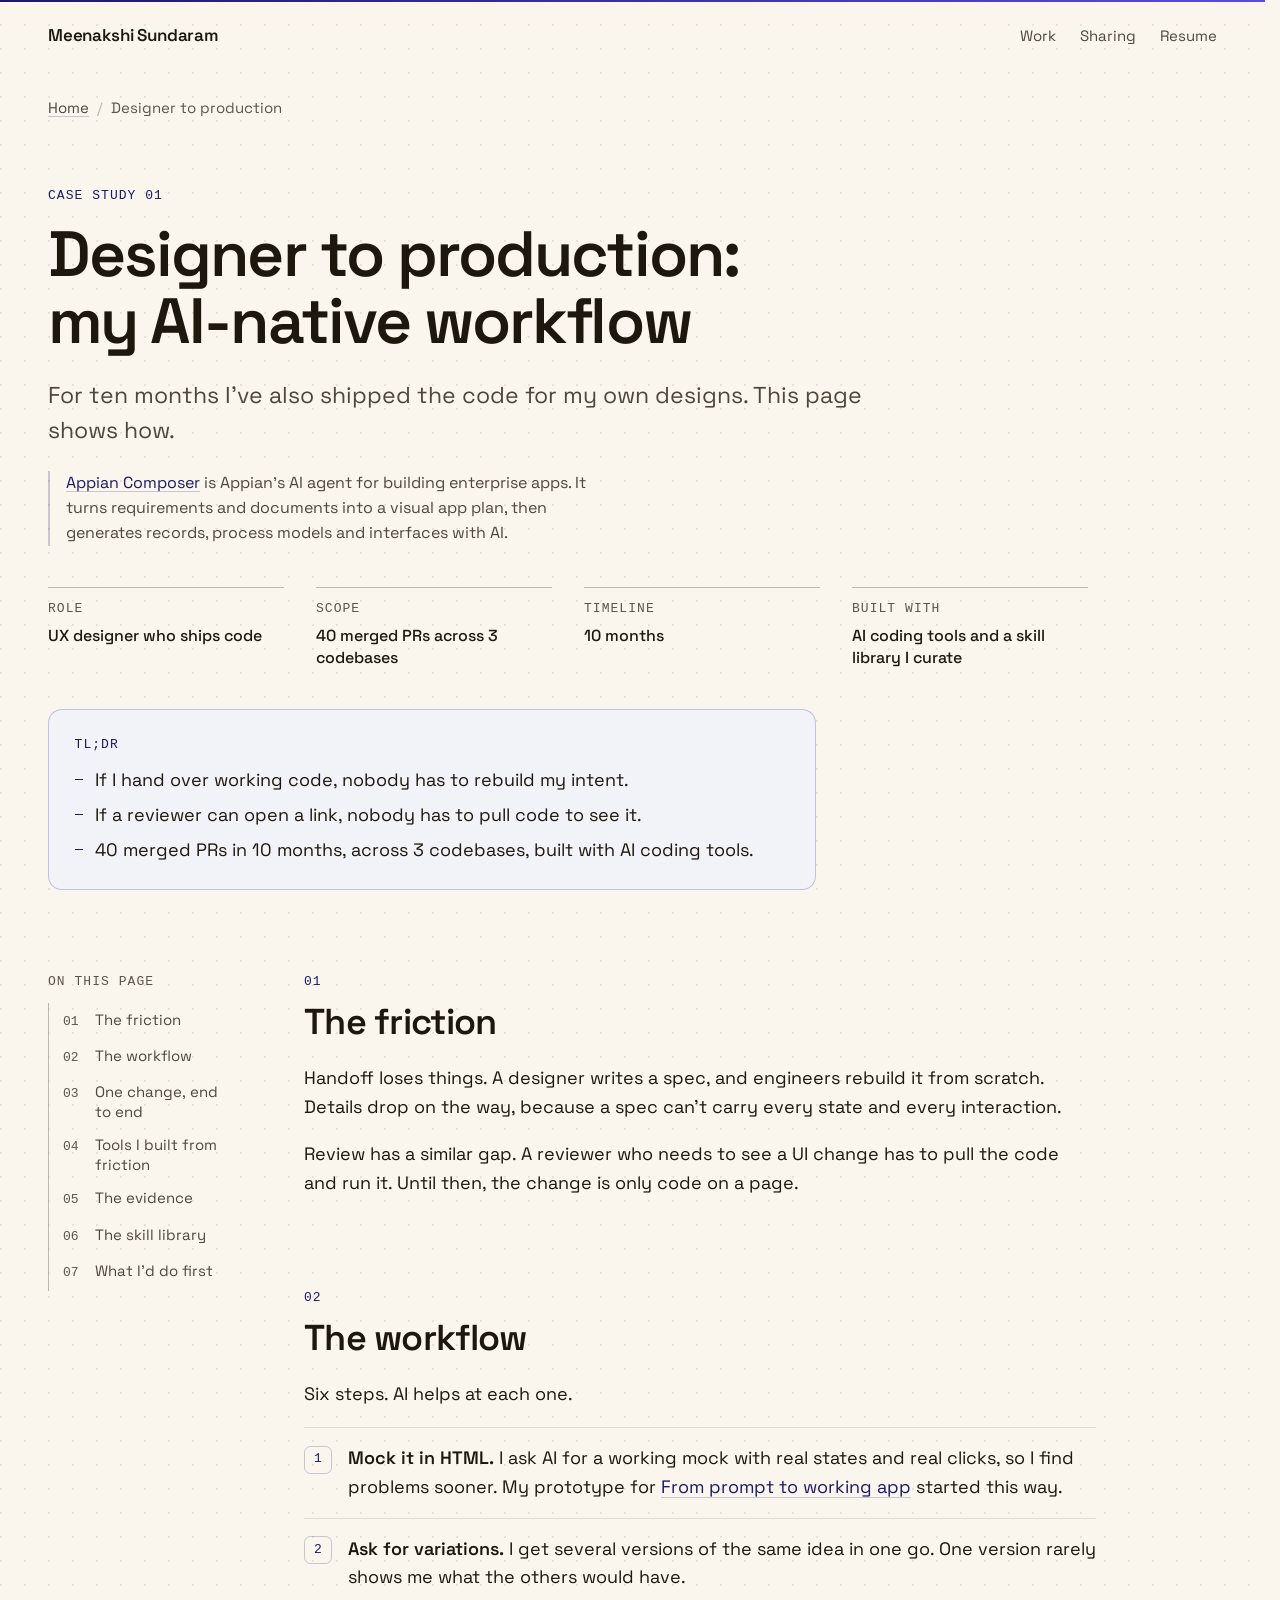
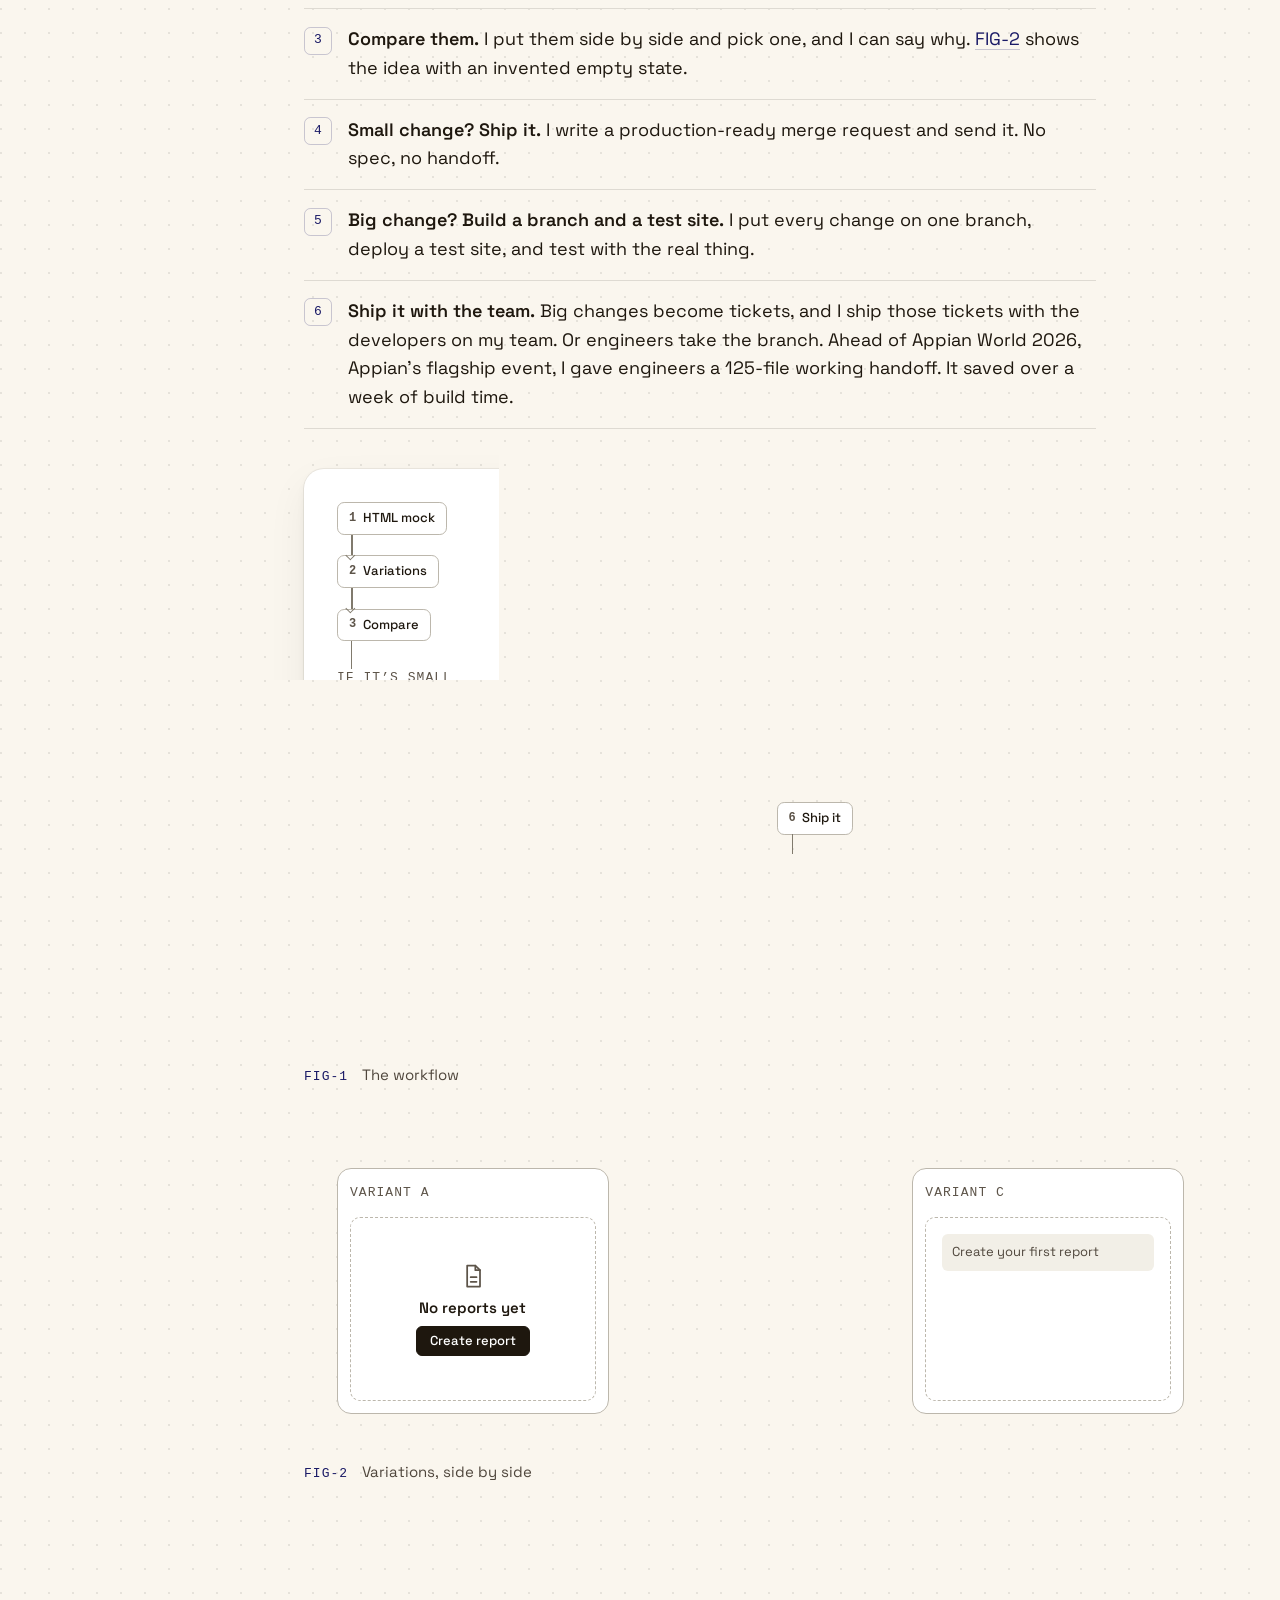
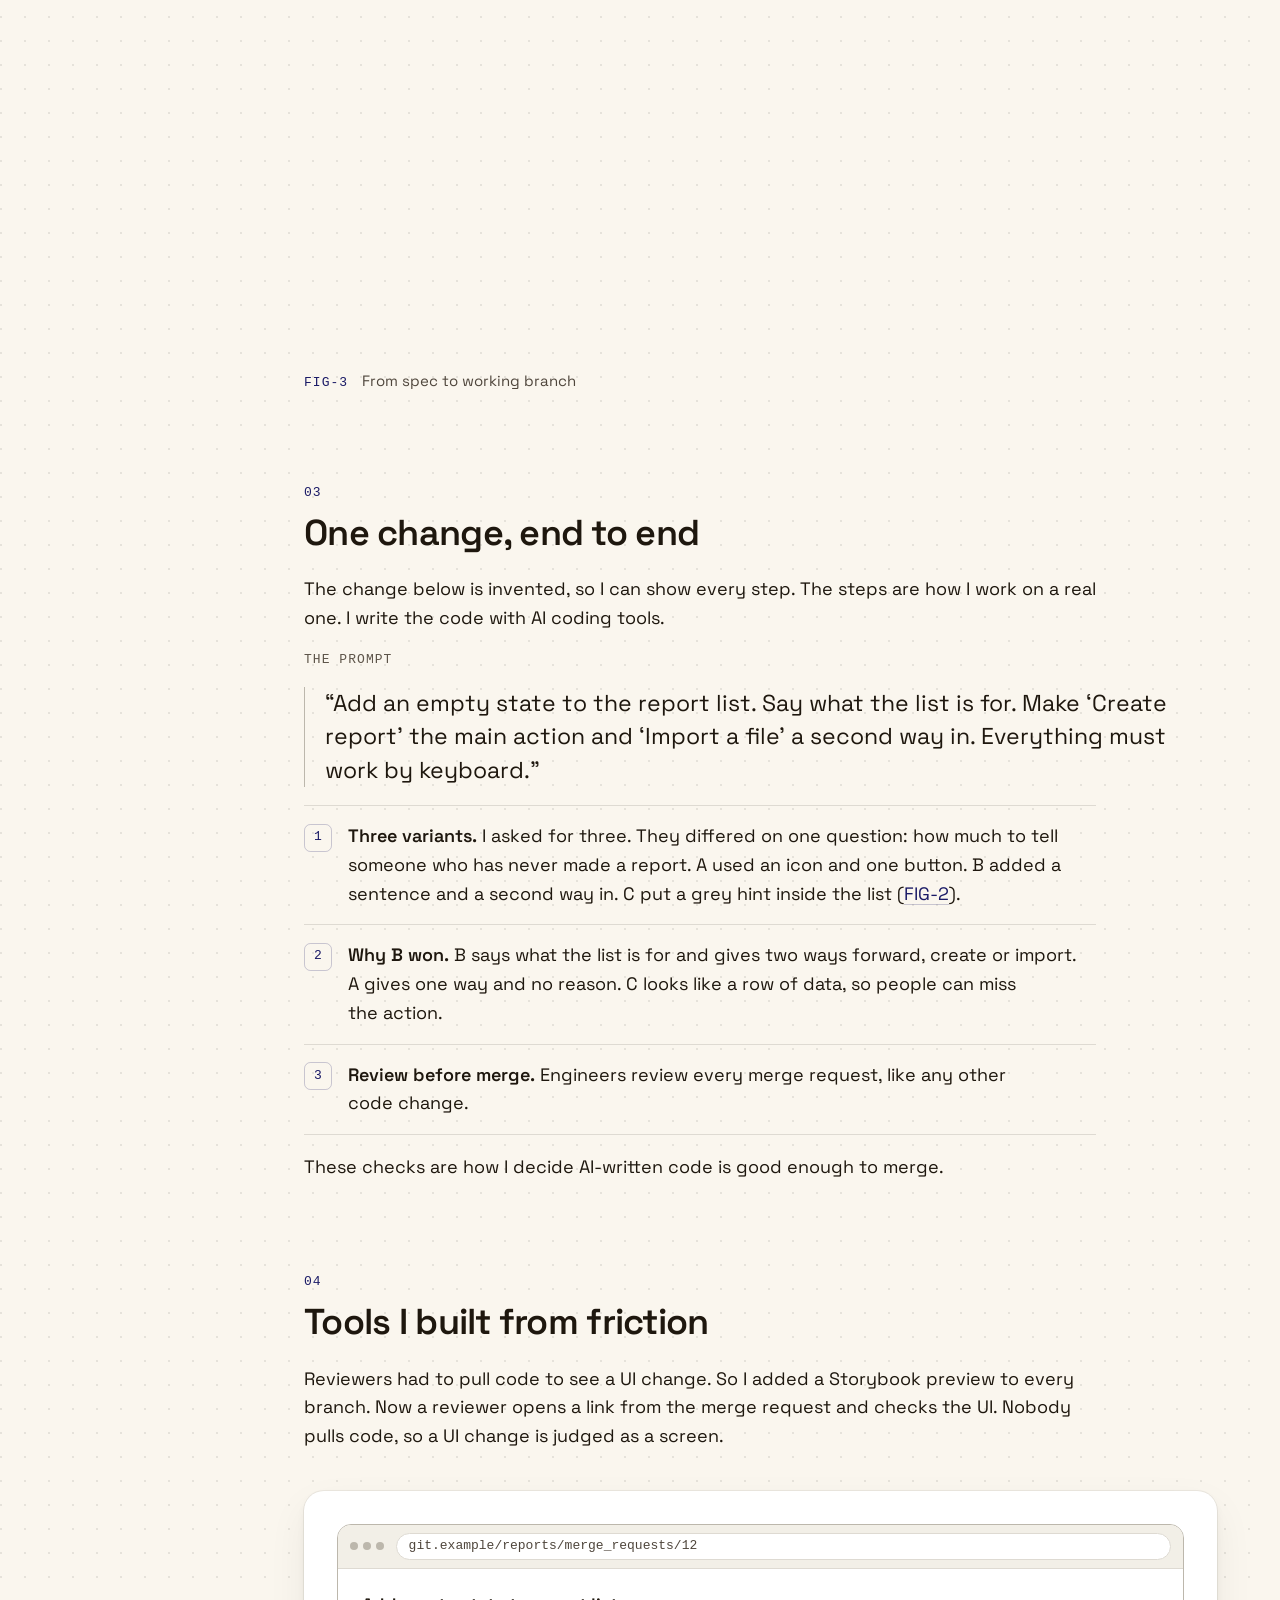
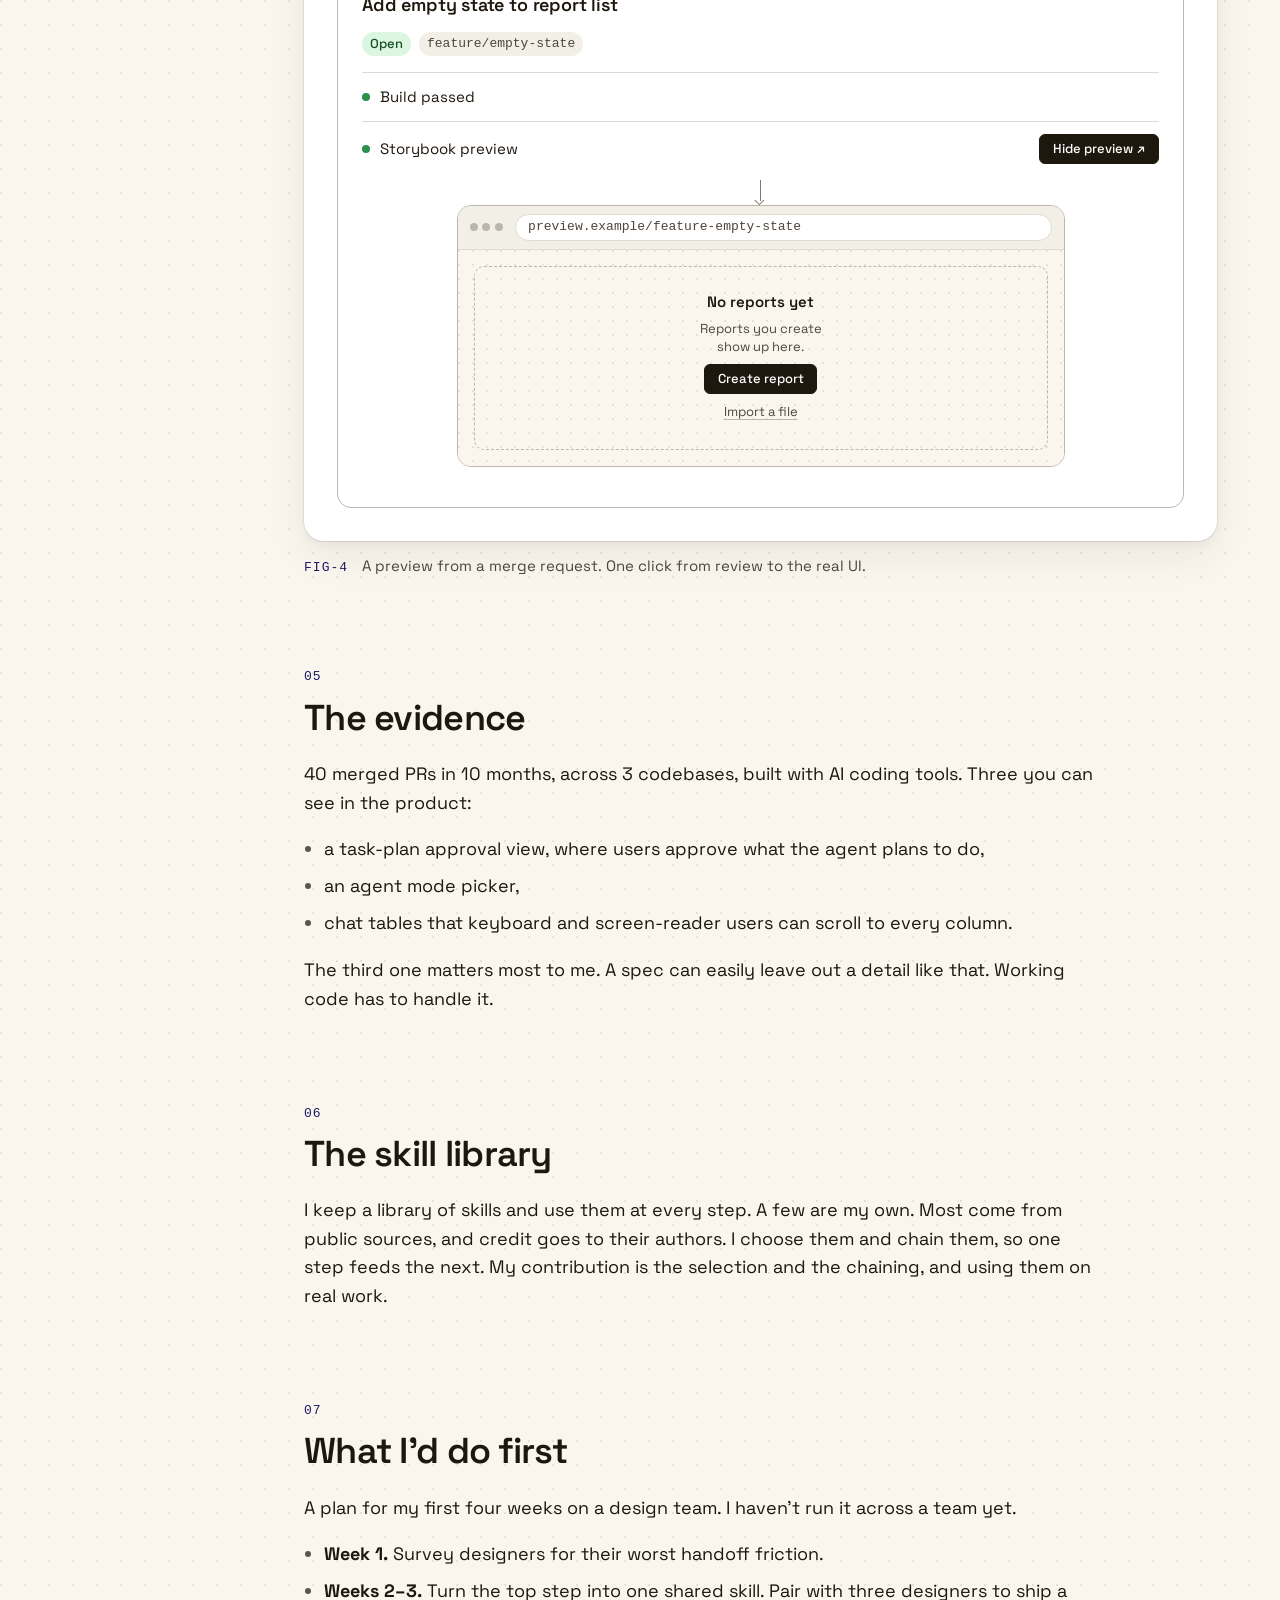
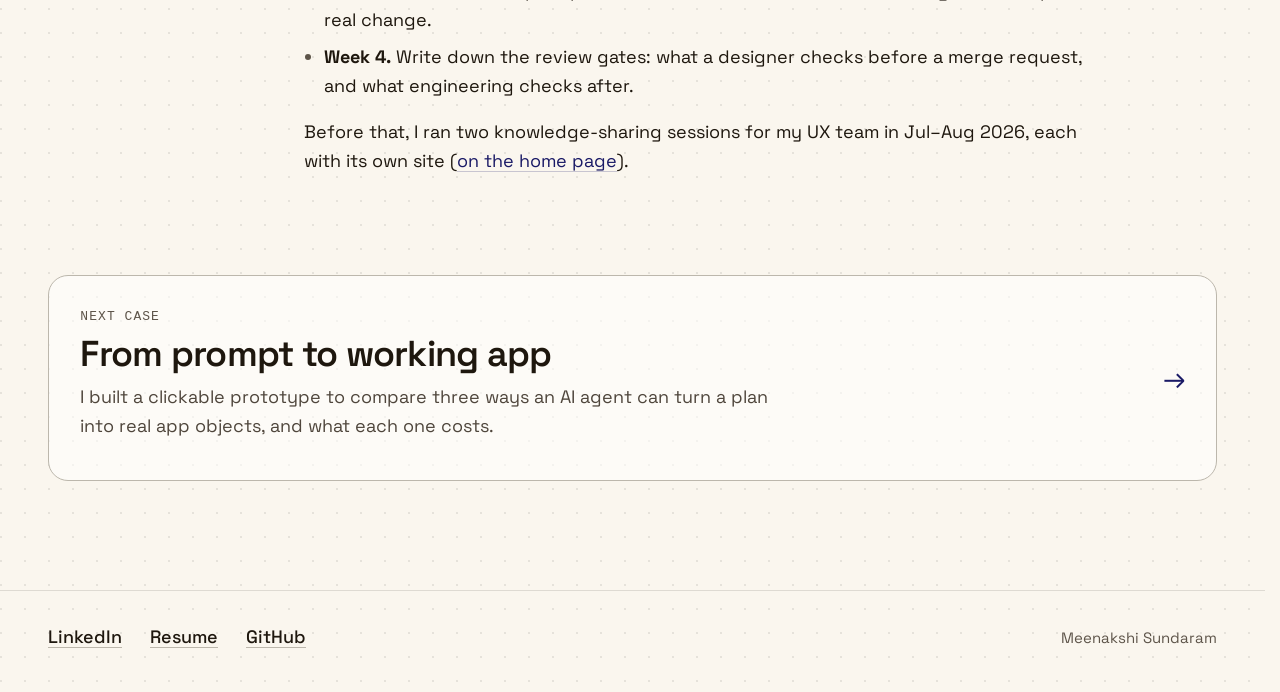
==== ai-native-workflow/index.html @ 01e726ad "Portfolio: home, three case studies, resume" ====
<!DOCTYPE html>
<html lang="en">
<head>
<meta charset="utf-8">
<meta name="viewport" content="width=device-width, initial-scale=1">
<title>Designer to production: my AI-native workflow | Meenakshi Sundaram</title>
<meta name="description" content="I design for Appian Composer, an AI agent that builds enterprise apps. For ten months I’ve also shipped the code for my own designs. This page shows how.">
<meta name="color-scheme" content="light">
<meta name="theme-color" content="#f8f5ee">
<link rel="canonical" href="https://meenakshisundaramm06.github.io/ai-native-workflow/">
<meta property="og:type" content="article">
<meta property="og:site_name" content="Meenakshi Sundaram">
<meta property="og:title" content="Designer to production: my AI-native workflow | Meenakshi Sundaram">
<meta property="og:description" content="I design for Appian Composer, an AI agent that builds enterprise apps. For ten months I’ve also shipped the code for my own designs. This page shows how.">
<meta property="og:url" content="https://meenakshisundaramm06.github.io/ai-native-workflow/">
<meta name="twitter:card" content="summary">
<link rel="icon" href="data:image/svg+xml,%3Csvg xmlns='http://www.w3.org/2000/svg' viewBox='0 0 32 32'%3E%3Crect width='32' height='32' rx='8' fill='%231A1A66'/%3E%3Cpath d='M8 23V9l8 9 8-9v14' fill='none' stroke='%23fff' stroke-width='2.4' stroke-linecap='round' stroke-linejoin='round'/%3E%3C/svg%3E">
<link rel="preload" href="../fonts/SpaceGrotesk-Variable.ttf" as="font" type="font/ttf" crossorigin>
<link rel="stylesheet" href="../assets/site.css">
<script src="../assets/site.js"></script>
</head>
<body class="content-grid">
<a class="skip-link" href="#main">Skip to content</a>

<header class="site-header full-width">
  <div class="bar">
    <a class="wordmark" href="../" aria-label="Meenakshi Sundaram, home">Meenakshi Sundaram</a>
    <nav class="nav" aria-label="Primary">
      <a href="../#work">Work</a>
      <a href="../#sharing">Sharing</a>
      <a href="../resume.pdf">Resume</a>
    </nav>
  </div>
</header>

<main id="main" class="full-width">
  <article class="case">

    <nav class="crumb" aria-label="Breadcrumb">
      <ol>
        <li><a href="../">Home</a></li>
        <li aria-current="page">Designer to production</li>
      </ol>
    </nav>

    <header class="case-head">
      <p class="eyebrow label">Case study 01</p>
      <h1>Designer to production: my AI-native workflow</h1>
      <p class="case-summary">For ten months I’ve also shipped the code for my own designs. This page shows how.</p>
      <p class="context"><a href="https://docs.appian.com/suite/help/26.9/whats-new-composer.html" rel="noopener">Appian Composer</a> is Appian’s AI agent for building enterprise apps. It turns requirements and documents into a visual app plan, then generates records, process models and interfaces with AI.</p>

      <dl class="meta">
        <div><dt class="label">Role</dt><dd>UX designer who ships code</dd></div>
        <div><dt class="label">Scope</dt><dd>40 merged PRs across 3 codebases</dd></div>
        <div><dt class="label">Timeline</dt><dd>10 months</dd></div>
        <div><dt class="label">Built with</dt><dd>AI coding tools and a skill library I curate</dd></div>
      </dl>

      <aside class="tldr" aria-labelledby="tldr-title">
        <p class="label" id="tldr-title">TL;DR</p>
        <ul>
          <li>If I hand over working code, nobody has to rebuild my intent.</li>
          <li>If a reviewer can open a link, nobody has to pull code to see it.</li>
          <li>40 merged PRs in 10 months, across 3 codebases, built with AI coding tools.</li>
        </ul>
      </aside>
    </header>

    <div class="case-layout">

      <nav class="toc" aria-label="On this page">
        <p class="label">On this page</p>
        <ol>
          <li><a href="#friction"><span>01</span><span>The friction</span></a></li>
          <li><a href="#workflow"><span>02</span><span>The workflow</span></a></li>
          <li><a href="#end-to-end"><span>03</span><span>One change, end to end</span></a></li>
          <li><a href="#tools"><span>04</span><span>Tools I built from friction</span></a></li>
          <li><a href="#evidence"><span>05</span><span>The evidence</span></a></li>
          <li><a href="#skills"><span>06</span><span>The skill library</span></a></li>
          <li><a href="#scaling"><span>07</span><span>What I’d do first</span></a></li>
        </ol>
      </nav>

      <div class="prose">

        <section id="friction" aria-labelledby="friction-title">
          <h2 id="friction-title" class="reveal"><span class="sec-num label">01</span>The friction</h2>
          <p>Handoff loses things. A designer writes a spec, and engineers rebuild it from scratch. Details drop on the way, because a spec can’t carry every state and every interaction.</p>
          <p>Review has a similar gap. A reviewer who needs to see a UI change has to pull the code and run it. Until then, the change is only code on a page.</p>
        </section>

        <section id="workflow" aria-labelledby="workflow-title">
          <h2 id="workflow-title" class="reveal"><span class="sec-num label">02</span>The workflow</h2>
          <p>Six steps. AI helps at each one.</p>

          <ol class="steps">
            <li><div><strong>Mock it in HTML.</strong> I ask AI for a working mock with real states and real clicks, so I find problems sooner. My prototype for <a href="../prompt-to-working-app/">From prompt to working app</a> started this way.</div></li>
            <li><div><strong>Ask for variations.</strong> I get several versions of the same idea in one go. One version rarely shows me what the others would have.</div></li>
            <li><div><strong>Compare them.</strong> I put them side by side and pick one, and I can say why. <a href="#fig-2">FIG-2</a> shows the idea with an invented empty state.</div></li>
            <li><div><strong>Small change? Ship it.</strong> I write a production-ready merge request and send it. No spec, no handoff.</div></li>
            <li><div><strong>Big change? Build a branch and a test site.</strong> I put every change on one branch, deploy a test site, and test with the real thing.</div></li>
            <li><div><strong>Ship it with the team.</strong> Big changes become tickets, and I ship those tickets with the developers on my team. Or engineers take the branch. Ahead of Appian World 2026, Appian’s flagship event, I gave engineers a 125-file working handoff. It saved over a week of build time.</div></li>
          </ol>

          <!-- FIG-1 -->
          <figure class="fig reveal" id="fig-1">
            <div class="fig-card" role="img" aria-label="A flow of six steps. Mock, variations and compare lead to a fork: small changes go out as a merge request, big changes go to a branch and test site and then to tickets shipped with developers, or to engineers who take the branch. A band below marks the skill library.">
              <div class="flow">
                <div class="branch">
                  <div class="trunk chain">
                    <span class="node"><b>1</b> HTML mock</span><span class="link"></span>
                    <span class="node"><b>2</b> Variations</span><span class="link"></span>
                    <span class="node"><b>3</b> Compare</span>
                  </div>
                  <span class="join"></span><span class="fork-a"></span><span class="fork-b"></span>
                  <div class="leaf-a">
                    <p class="lane-title label">If it’s small</p>
                    <div class="chain">
                      <span class="node"><b>4</b> Small change</span><span class="link"></span>
                      <span class="node">Merge request</span><span class="link"></span>
                      <span class="node" data-tone="accent">Shipped</span>
                    </div>
                  </div>
                  <div class="leaf-b">
                    <p class="lane-title label">If it’s big</p>
                    <div class="chain">
                      <span class="node"><b>5</b> Big change</span><span class="link"></span>
                      <span class="node">Branch + test site</span><span class="link"></span>
                      <div class="branch is-inner">
                        <span class="node trunk"><b>6</b> Ship it</span>
                        <span class="join"></span><span class="fork-a"></span><span class="fork-b"></span>
                        <span class="node leaf-a" data-tone="soft" data-wrap>Engineers take the branch</span>
                        <span class="node leaf-b" data-tone="soft" data-wrap>Tickets I ship with developers</span>
                      </div>
                    </div>
                  </div>
                </div>
                <div class="flow-band label">Skill library, used at every step</div>
              </div>
            </div>
            <figcaption><span class="label">FIG-1</span><span>The workflow</span></figcaption>
          </figure>

          <!-- FIG-2 -->
          <figure class="fig reveal" id="fig-2">
            <div class="fig-card" role="img" aria-label="Three versions of an empty state for a report list, side by side. Variant B is outlined and tagged Chosen.">
              <div class="variants">
                <div class="variant">
                  <div class="variant-head"><span class="label">Variant A</span></div>
                  <div class="list-ghost">
                    <svg class="empty-icon" viewBox="0 0 24 24" fill="none" stroke="currentColor" stroke-width="1.5" stroke-linecap="round" stroke-linejoin="round"><path d="M7 3h7l4 4v14H7z"/><path d="M14 3v4h4"/><path d="M10 13h5M10 17h5"/></svg>
                    <p class="empty-title">No reports yet</p>
                    <span class="ui-btn">Create report</span>
                  </div>
                </div>
                <div class="variant" data-chosen>
                  <div class="variant-head"><span class="label">Variant B</span><span class="chip" data-tone="accent">Chosen</span></div>
                  <div class="list-ghost">
                    <p class="empty-title">No reports yet</p>
                    <p class="empty-text">Reports you create show up here.</p>
                    <span class="ui-btn">Create report</span>
                    <span class="ui-link">Import a file</span>
                  </div>
                </div>
                <div class="variant">
                  <div class="variant-head"><span class="label">Variant C</span></div>
                  <div class="list-ghost is-hint">
                    <p class="hint-row">Create your first report</p>
                  </div>
                </div>
              </div>
            </div>
            <figcaption><span class="label">FIG-2</span><span>Variations, side by side</span></figcaption>
          </figure>

          <!-- FIG-3 -->
          <figure class="fig reveal" id="fig-3">
            <div class="fig-card" role="img" aria-label="Two columns compare handoffs. The spec route goes from designer frames to a written spec to engineers rebuilding it, with details lost on the way; the last step is greyed. The branch route goes from mock to branch to test site to Shipped, which is filled and labelled Merged and shipped with the team.">
              <div class="cmp-grid">
                <div class="cmp-panel">
                  <p class="label">Spec handoff</p>
                  <div class="chain is-down">
                    <span class="node">Designer frames</span>
                    <span class="link"><span class="chip" data-tone="amber">details lost</span></span>
                    <span class="node">Written spec</span>
                    <span class="link"><span class="chip" data-tone="amber">details lost</span></span>
                    <span class="node" data-tone="faded">Rebuilt by engineers</span>
                  </div>
                </div>
                <div class="cmp-panel" data-good>
                  <p class="label">Working branch</p>
                  <div class="chain is-down">
                    <span class="node">HTML mock</span>
                    <span class="link"></span>
                    <span class="node">Branch with working code</span>
                    <span class="link"></span>
                    <span class="node">Test site</span>
                    <span class="link"></span>
                    <span class="node" data-tone="accent" data-climax>Shipped</span>
                    <span class="ship-note">Merged and shipped with the team</span>
                  </div>
                </div>
              </div>
              <p class="label cmp-foot">Spec: rebuilt, then reviewed. Branch: tested first, then shipped.</p>
            </div>
            <figcaption><span class="label">FIG-3</span><span>From spec to working branch</span></figcaption>
          </figure>
        </section>

        <section id="end-to-end" aria-labelledby="end-to-end-title">
          <h2 id="end-to-end-title" class="reveal"><span class="sec-num label">03</span>One change, end to end</h2>
          <p>The change below is invented, so I can show every step. The steps are how I work on a real one. I write the code with AI coding tools.</p>
          <p class="label">The prompt</p>
          <p class="callout">“Add an empty state to the report list. Say what the list is for. Make ‘Create report’ the main action and ‘Import a file’ a second way in. Everything must work by keyboard.”</p>
          <ol class="steps">
            <li><div><strong>Three variants.</strong> I asked for three. They differed on one question: how much to tell someone who has never made a report. A used an icon and one button. B added a sentence and a second way in. C put a grey hint inside the list (<a href="#fig-2">FIG-2</a>).</div></li>
            <li><div><strong>Why B won.</strong> B says what the list is for and gives two ways forward, create or import. A gives one way and no reason. C looks like a row of data, so people can miss the action.</div></li>
            <li><div><strong>Review before merge.</strong> Engineers review every merge request, like any other code change.</div></li>
          </ol>
          <p>These checks are how I decide AI-written code is good enough to merge.</p>
        </section>

        <section id="tools" aria-labelledby="tools-title">
          <h2 id="tools-title" class="reveal"><span class="sec-num label">04</span>Tools I built from friction</h2>
          <p>Reviewers had to pull code to see a UI change. So I added a Storybook preview to every branch. Now a reviewer opens a link from the merge request and checks the UI. Nobody pulls code, so a UI change is judged as a screen.</p>

          <!-- FIG-4 -->
          <figure class="fig reveal" id="fig-4">
            <div class="fig-card" role="group" aria-label="A merge request with a View preview button. An arrow leads to a browser frame that shows the running empty state.">
              <div class="browser">
                <div class="browser-bar">
                  <span class="browser-dots" aria-hidden="true"><i></i><i></i><i></i></span>
                  <span class="addr">git.example/reports/merge_requests/12</span>
                </div>
                <div class="mr-body">
                  <h3 class="mr-title">Add empty state to report list</h3>
                  <div class="mr-meta">
                    <span class="chip" data-tone="green">Open</span>
                    <span class="chip" data-tone="mono">feature/empty-state</span>
                  </div>
                  <ul class="checks">
                    <li><span class="check-label"><span class="dot" aria-hidden="true"></span>Build passed</span></li>
                    <li class="check-details">
                      <details open>
                        <summary>
                          <span class="check-label"><span class="dot" aria-hidden="true"></span>Storybook preview</span>
                          <span class="ui-btn"><span class="when-closed">View preview</span><span class="when-open">Hide preview</span> <span aria-hidden="true">↗</span></span>
                        </summary>
                        <div class="preview">
                          <div class="chain is-down" aria-hidden="true"><span class="link"></span></div>
                          <div class="browser">
                            <div class="browser-bar">
                              <span class="browser-dots" aria-hidden="true"><i></i><i></i><i></i></span>
                              <span class="addr">preview.example/feature-empty-state</span>
                            </div>
                            <div class="preview-body">
                              <div class="list-ghost">
                                <p class="empty-title">No reports yet</p>
                                <p class="empty-text">Reports you create show up here.</p>
                                <span class="ui-btn">Create report</span>
                                <span class="ui-link">Import a file</span>
                              </div>
                            </div>
                          </div>
                        </div>
                      </details>
                    </li>
                  </ul>
                </div>
              </div>
            </div>
            <figcaption><span class="label">FIG-4</span><span>A preview from a merge request. One click from review to the real UI.</span></figcaption>
          </figure>
        </section>

        <section id="evidence" aria-labelledby="evidence-title">
          <h2 id="evidence-title" class="reveal"><span class="sec-num label">05</span>The evidence</h2>
          <p>40 merged PRs in 10 months, across 3 codebases, built with AI coding tools. Three you can see in the product:</p>
          <ul>
            <li>a task-plan approval view, where users approve what the agent plans to do,</li>
            <li>an agent mode picker,</li>
            <li>chat tables that keyboard and screen-reader users can scroll to every column.</li>
          </ul>
          <p>The third one matters most to me. A spec can easily leave out a detail like that. Working code has to handle it.</p>
        </section>

        <section id="skills" aria-labelledby="skills-title">
          <h2 id="skills-title" class="reveal"><span class="sec-num label">06</span>The skill library</h2>
          <p>I keep a library of skills and use them at every step. A few are my own. Most come from public sources, and credit goes to their authors. I choose them and chain them, so one step feeds the next. My contribution is the selection and the chaining, and using them on real work.</p>
        </section>

        <section id="scaling" aria-labelledby="scaling-title">
          <h2 id="scaling-title" class="reveal"><span class="sec-num label">07</span>What I’d do first</h2>
          <p>A plan for my first four weeks on a design team. I haven’t run it across a team yet.</p>
          <ul>
            <li><strong>Week 1.</strong> Survey designers for their worst handoff friction.</li>
            <li><strong>Weeks 2–3.</strong> Turn the top step into one shared skill. Pair with three designers to ship a real change.</li>
            <li><strong>Week 4.</strong> Write down the review gates: what a designer checks before a merge request, and what engineering checks after.</li>
          </ul>
          <p>Before that, I ran two knowledge-sharing sessions for my UX team in Jul–Aug 2026, each with its own site (<a href="../#sharing">on the home page</a>).</p>
        </section>

      </div>
    </div>

    <nav class="next-case reveal" aria-label="Next case">
      <a href="../prompt-to-working-app/">
        <span class="label">Next case</span>
        <span class="next-title">From prompt to working app</span>
        <span class="next-hook">I built a clickable prototype to compare three ways an AI agent can turn a plan into real app objects, and what each one costs.</span>
        <span class="next-go" aria-hidden="true">→</span>
      </a>
    </nav>

  </article>
</main>

<footer class="site-footer full-width">
  <div class="bar">
    <ul class="footer-links" aria-label="Links">
      <li><a href="https://www.linkedin.com/in/meenakshisundarams/" rel="noopener">LinkedIn</a></li>
      <li><a href="../resume.pdf">Resume</a></li>
      <li><a href="https://github.com/meenakshisundaramm06" rel="noopener">GitHub</a></li>
    </ul>
    <p class="footer-name">Meenakshi Sundaram</p>
  </div>
</footer>

</body>
</html>
---- assets/site.css ----
/* =========================================================
   Meenakshi Sundaram: portfolio
   One stylesheet: tokens, base, layout, components,
   case-study template, figure atoms.
   ========================================================= */

@font-face {
  font-family: "Space Grotesk";
  src: url("../fonts/SpaceGrotesk-Variable.ttf") format("truetype");
  font-weight: 300 700;
  font-style: normal;
  font-display: swap;
}

/* ---------- 1. Tokens ---------- */
:root {
  color-scheme: light;

  /* Type */
  --font-sans: "Space Grotesk", ui-sans-serif, system-ui, -apple-system, "Segoe UI", sans-serif;
  --font-mono: ui-monospace, "SF Mono", "JetBrains Mono", Menlo, Consolas, monospace;

  --step-display: clamp(2.75rem, 1.2rem + 4.6vw, 5rem);
  --step-title: clamp(2.5rem, 1.3rem + 3.6vw, 4rem);
  --step-h2: clamp(1.625rem, 1.2rem + 1.5vw, 2.25rem);
  --step-h3: clamp(1.1875rem, 1.1rem + 0.35vw, 1.375rem);
  --step-lede: clamp(1.1875rem, 1.1rem + 0.45vw, 1.4375rem);
  --step-body: clamp(1.0625rem, 1.03rem + 0.15vw, 1.125rem);
  --step-small: 0.9375rem;
  --step-label: 0.8125rem;

  /* Colour: neutral ramp (hue 85/70 = warm), one accent, two status hues */
  --paper: oklch(97.5% 0.012 85);
  --surface: oklch(100% 0 none);
  --surface-sunk: oklch(95.2% 0.011 85);
  --ink: oklch(21% 0.02 70);
  --ink-2: oklch(40% 0.02 70);
  --ink-3: oklch(45% 0.02 70);
  --line: oklch(89% 0.012 85);
  --line-strong: oklch(78% 0.016 85);
  --rail: oklch(58% 0.02 85);
  --dot: oklch(21% 0.02 70 / 0.09);

  --accent: oklch(27.9% 0.1286 274.2); /* #1A1A66 */
  --accent-hover: color-mix(in oklch, var(--accent), black 18%);
  --accent-tint: color-mix(in oklch, var(--accent) 6%, transparent);
  --accent-line: color-mix(in oklch, var(--accent) 22%, transparent);
  --on-accent: oklch(100% 0 none);
  --violet: oklch(51.8% 0.21 281.2); /* #5B4BDB: gradient end-stop only */

  --green-fg: oklch(38% 0.09 150);
  --green-bg: oklch(95% 0.04 150);
  --green-dot: oklch(58% 0.14 150);
  --amber-fg: oklch(40% 0.08 70);
  --amber-bg: oklch(95.5% 0.06 85);
  --red-fg: oklch(44% 0.15 27);

  /* Depth */
  --shadow-card:
    0 0 0 1px oklch(21% 0.02 70 / 0.06),
    0 1px 2px oklch(21% 0.02 70 / 0.05),
    0 4px 12px oklch(21% 0.02 70 / 0.05),
    0 16px 40px oklch(21% 0.02 70 / 0.06);
  --shadow-lift:
    0 0 0 1px oklch(21% 0.02 70 / 0.06),
    0 2px 4px oklch(21% 0.02 70 / 0.06),
    0 10px 24px oklch(21% 0.02 70 / 0.08),
    0 28px 56px oklch(21% 0.02 70 / 0.1);

  /* Shape, space, motion */
  --radius-s: 0.5rem;
  --radius-m: 0.875rem;
  --radius-l: 1.25rem;
  --space-section: clamp(3.5rem, 2rem + 6vw, 7rem);
  --ease-out: cubic-bezier(0.23, 1, 0.32, 1);
}

/* ---------- 2. Reset ---------- */
*,
*::before,
*::after {
  box-sizing: border-box;
  min-width: 0;
}

:root {
  interpolate-size: allow-keywords;
  scrollbar-gutter: stable;
  text-wrap: pretty;
  overflow-wrap: break-word;
  font-synthesis: none;
  -webkit-font-smoothing: antialiased;
  -moz-osx-font-smoothing: grayscale;
  -webkit-text-size-adjust: 100%;
  -webkit-tap-highlight-color: transparent;
}

@media (prefers-reduced-motion: no-preference) {
  :root { scroll-behavior: smooth; }
}

body {
  margin: 0;
  min-block-size: 100svh;
}

h1, h2, h3, h4 { text-wrap: balance; margin: 0; }
p, ul, ol, dl, dd, figure, blockquote { margin: 0; }
ul, ol { padding: 0; list-style: none; }

img, svg, video {
  display: block;
  max-inline-size: 100%;
  block-size: auto;
}

button, a, summary, [role="button"] { touch-action: manipulation; }
button { font: inherit; color: inherit; }

em, i { font-style: normal; }

/* ---------- 3. Base ---------- */
html {
  background-color: var(--paper);
  background-image: radial-gradient(circle at 1px 1px, var(--dot) 1px, transparent 1.4px);
  background-size: 24px 24px;
}

body {
  font-family: var(--font-sans);
  font-size: var(--step-body);
  font-weight: 400;
  line-height: 1.6;
  color: var(--ink);
}

h1, h2, h3, h4 {
  font-weight: 600;
  color: var(--ink);
}

a {
  color: var(--accent);
  text-decoration-line: underline;
  text-decoration-thickness: from-font;
  text-decoration-color: var(--accent-line);
  text-underline-offset: 0.2em;
}

@media (hover: hover) and (pointer: fine) {
  a:hover { text-decoration-color: currentColor; }
}

:focus-visible {
  outline: max(2px, 0.08em) solid var(--accent);
  outline-offset: 0.25em;
}

::selection {
  background: color-mix(in oklch, var(--accent) 16%, transparent);
  color: var(--ink);
}

.sr-only {
  position: absolute;
  inline-size: 1px;
  block-size: 1px;
  margin: -1px;
  padding: 0;
  overflow: clip;
  clip-path: inset(50%);
  white-space: nowrap;
  border: 0;
}

.skip-link {
  position: absolute;
  inset-inline-start: 1rem;
  inset-block-start: 0.75rem;
  z-index: 10;
  padding: 0.625rem 1rem;
  background: var(--accent);
  color: var(--on-accent);
  border-radius: var(--radius-s);
  text-decoration: none;
  transform: translateY(-200%);
}
.skip-link:focus-visible { transform: none; outline-color: var(--ink); }

.label {
  font-family: var(--font-mono);
  font-size: var(--step-label);
  font-weight: 400;
  line-height: 1.4;
  letter-spacing: 0.08em;
  text-transform: uppercase;
  color: var(--ink-3);
}

.num { font-variant-numeric: tabular-nums; }

/* ---------- 4. Page grid (content + breakout + full-width) ---------- */
.content-grid {
  --gutter: clamp(1.25rem, 0.5rem + 3.2vw, 3rem);
  --content: 81rem;
  --breakout: var(--content);

  display: grid;
  grid-template-columns:
    [full-width-start] minmax(var(--gutter), 1fr)
    [breakout-start] minmax(0, calc((var(--breakout) - var(--content)) / 2))
    [content-start] min(100% - var(--gutter) * 2, var(--content)) [content-end]
    minmax(0, calc((var(--breakout) - var(--content)) / 2)) [breakout-end]
    minmax(var(--gutter), 1fr) [full-width-end];
}

:is(.content-grid, .full-width) > * { grid-column: content; }
:is(.content-grid, .full-width) > .breakout { grid-column: breakout; }
:is(.content-grid, .full-width) > .full-width {
  grid-column: full-width;
  display: grid;
  grid-template-columns: inherit;
}

/* ---------- 5. Reveal on scroll (progressive; site.js adds .js) ---------- */
.js .reveal { opacity: 0; }
.js .reveal.is-in { opacity: 1; }

@media (prefers-reduced-motion: no-preference) {
  .js .reveal {
    transform: translateY(10px);
    transition: opacity 240ms var(--ease-out), transform 240ms var(--ease-out);
  }
  .js .reveal.is-in { transform: none; }
}
@media (prefers-reduced-motion: reduce) {
  .js .reveal { transition: opacity 240ms ease-out; }
}
/* Print and capture never wait on the observer */
@media print {
  .js .reveal { opacity: 1; transform: none; transition: none; }
}

/* ---------- 6. Site header + footer ---------- */
.site-header { position: relative; padding-block: 1.25rem; }
.site-header::before {
  content: "";
  position: absolute;
  inset-block-start: 0;
  inset-inline: 0;
  block-size: 2px;
  background: linear-gradient(90deg in oklab, var(--accent), var(--violet));
}
.bar {
  display: flex;
  flex-wrap: wrap;
  align-items: center;
  justify-content: space-between;
  gap: 0.5rem 1.5rem;
}
.wordmark {
  font-weight: 600;
  font-size: 1.0625rem;
  letter-spacing: -0.01em;
  color: var(--ink);
  text-decoration: none;
}
.nav { display: flex; flex-wrap: wrap; gap: 0.25rem 1.5rem; }
.nav a {
  font-size: var(--step-small);
  color: var(--ink-2);
  text-decoration: none;
  padding-block: 0.25rem;
}
@media (hover: hover) and (pointer: fine) {
  .nav a:hover { color: var(--accent); }
}

.site-footer {
  margin-block-start: var(--space-section);
  padding-block: 2rem 2.5rem;
  border-block-start: 1px solid var(--line);
}
.site-footer .bar { align-items: baseline; }
.footer-links { display: flex; flex-wrap: wrap; gap: 0.5rem 1.75rem; }
.footer-links a { color: var(--ink); font-weight: 500; text-decoration-color: var(--line-strong); }
.footer-name { color: var(--ink-3); font-size: var(--step-small); }

/* ---------- 8. Home: hero ---------- */
/* Mobile first: portrait on top, text below. Two columns from 900px. */
.hero {
  --arch-w: 220px;
  --arch-r: 20px;
  --arch-top: color-mix(in srgb, #6C63D9 35%, transparent);
  padding-block: 2.5rem 1rem;
}
.hero-grid {
  display: grid;
  grid-template-columns: minmax(0, 1fr);
  gap: 2.25rem;
  align-items: center;
}
.hero-copy { container-type: inline-size; }

.nowrap { white-space: nowrap; }
.hero-eyebrow {
  font-family: var(--font-mono);
  font-size: var(--step-label);
  line-height: 1.5;
  letter-spacing: 0.02em;
  color: var(--ink-3);
}
.hero h1 {
  margin-block-start: 1.25rem;
  /* Sized to the column so each line stays whole: "I design AI products," is ~9.2em wide */
  font-size: clamp(2rem, 10cqi, 4.5rem);
  line-height: 1.04;
  letter-spacing: -0.03em;
}
.accent { color: var(--accent); }
.hero-sub {
  margin-block-start: 1.5rem;
  max-inline-size: 46ch;
  font-size: 1.125rem;
  line-height: 1.5;
  color: var(--ink-2);
}
.hero-links {
  display: flex;
  flex-wrap: wrap;
  gap: 0.5rem 1.75rem;
  margin-block-start: 1.75rem;
}
.hero-links a {
  padding-block: 0.375rem;
  font-size: 1.0625rem;
  font-weight: 500;
  color: var(--accent);
  text-decoration: underline;
  text-decoration-thickness: 1px;
  text-underline-offset: 0.32em;
  text-decoration-color: color-mix(in oklch, var(--accent) 45%, transparent);
}
@media (hover: hover) and (pointer: fine) {
  .hero-links a:hover { text-decoration-color: var(--accent); }
}

/* Portrait: an arch with the head breaking out of the top edge */
.hero-portrait {
  order: -1;
  justify-self: center;
  text-align: center;
  padding-block-start: 1rem; /* room for the head above the arch */
}
.portrait-frame {
  position: relative;
  inline-size: var(--arch-w);
  aspect-ratio: 360 / 470;
}
.portrait-arch {
  position: absolute;
  inset: 0;
  /* Explicit radii: a 999px top radius would shrink the 28px bottom corners to ~5px */
  border-radius: calc(var(--arch-w) / 2) calc(var(--arch-w) / 2) var(--arch-r) var(--arch-r);
  background: linear-gradient(to top, var(--accent), var(--arch-top));
}
/* Image is 114.45% of the arch width so the shoulders fill it and the head
   (top of the cutout) sits ~6% of the arch height above its edge.
   clip-path trims the sides and rounds the bottom; the top stays open. */
.portrait-img {
  position: absolute;
  inset-block-end: 0;
  inset-inline-start: -7.225%;
  inline-size: 114.45%;
  max-inline-size: none;
  block-size: auto;
  filter: grayscale(1) contrast(1.08) brightness(1.02) url(#duotone);
  clip-path: inset(0 6.313% 0 6.313% round 0 0 var(--arch-r) var(--arch-r));
}
.hero-portrait figcaption {
  margin-block-start: 0.875rem;
  font-family: var(--font-mono);
  font-size: 0.75rem;
  line-height: 1.4;
  letter-spacing: 0.02em;
  color: var(--ink-3);
}
.duotone-defs { position: absolute; }

@keyframes hero-rise { from { opacity: 0; transform: translateY(12px); } }
@keyframes hero-fade { from { opacity: 0; } }
.portrait-arch,
.portrait-img { animation: hero-fade 420ms var(--ease-out) both; }
.portrait-img { animation-delay: 80ms; }
@media (prefers-reduced-motion: no-preference) {
  .portrait-arch,
  .portrait-img { animation-name: hero-rise; }
}

@media (min-width: 56.25rem) {
  .hero {
    --arch-w: clamp(280px, 25vw, 360px);
    --arch-r: 28px;
    display: grid;
    align-content: center;
    min-block-size: min(88vh, 760px);
    padding-block: 2rem;
  }
  .hero-grid {
    grid-template-columns: minmax(0, 58fr) minmax(0, 42fr);
    gap: clamp(2rem, 4vw, 4rem);
  }
  .hero-portrait { order: 0; }
  .hero-sub { font-size: 1.25rem; }
}

/* ---------- 9. Home: sections ---------- */
.section {
  padding-block: var(--space-section) 0;
  scroll-margin-block-start: 1rem;
}
.section + .section { margin-block-start: 0; }
.section > h2, .section-head h2 {
  font-size: var(--step-h2);
  line-height: 1.2;
  letter-spacing: -0.02em;
}
.section-head { display: grid; gap: 0.875rem; max-inline-size: 62ch; }
.section-head p { color: var(--ink-2); }
.section-body { margin-block-start: clamp(1.5rem, 1rem + 2vw, 2.5rem); }

/* Case cards: deliberate grid, first card spans two rows */
.cases-slot { container: cases / inline-size; }
.cases { display: grid; gap: 1.25rem; }
@container cases (width >= 44rem) {
  .cases { grid-template-columns: repeat(2, minmax(0, 1fr)); }
  .cases > :first-child { grid-column: 1 / -1; }
}
@container cases (width >= 52rem) {
  .cases > :first-child .thumb { --node-fs: 0.875rem; min-block-size: 16rem; gap: 1.75rem; }
  .cases > :first-child .case-card {
    display: grid;
    grid-template-columns: minmax(0, 1.25fr) minmax(0, 1fr);
    grid-template-rows: auto 1fr auto;
    column-gap: clamp(1.5rem, 1rem + 2vw, 2.5rem);
    row-gap: 1.125rem;
  }
  .cases > :first-child .thumb { grid-column: 1; grid-row: 1 / 4; }
  .cases > :first-child .mini-variants { grid-template-columns: repeat(3, minmax(0, 7rem)); gap: 0.75rem; }
  .cases > :first-child .idx { grid-column: 2; grid-row: 1; }
  .cases > :first-child .case-copy { grid-column: 2; grid-row: 2; align-content: start; }
  .cases > :first-child .tags { grid-column: 2; grid-row: 3; }
}
.cases > li { display: grid; }

.case-card {
  position: relative;
  isolation: isolate;
  display: flex;
  flex-direction: column;
  gap: 1.125rem;
  padding: clamp(1rem, 0.6rem + 1.2vw, 1.5rem);
  background: var(--surface);
  border: 1px solid var(--line);
  border-radius: var(--radius-l);
  box-shadow: var(--shadow-card);
}
.case-card::before {
  content: "";
  position: absolute;
  inset: -1px;
  padding: 1px;
  border-radius: inherit;
  background: linear-gradient(135deg in oklab, var(--accent), var(--violet));
  -webkit-mask: linear-gradient(#000 0 0) content-box, linear-gradient(#000 0 0);
  -webkit-mask-composite: xor;
  mask: linear-gradient(#000 0 0) content-box exclude, linear-gradient(#000 0 0);
  opacity: 0;
  pointer-events: none;
}
.case-card:active { transform: translateY(0) scale(0.99); }
.case-card:has(.card-link:focus-visible) {
  outline: max(2px, 0.08em) solid var(--accent);
  outline-offset: 3px;
}
@media (prefers-reduced-motion: no-preference) {
  .case-card {
    transition: transform 200ms var(--ease-out), box-shadow 200ms var(--ease-out);
  }
  .case-card::before { transition: opacity 200ms var(--ease-out); }
}
@media (hover: hover) and (pointer: fine) {
  .case-card:hover { transform: translateY(-2px); box-shadow: var(--shadow-lift); }
  .case-card:hover::before { opacity: 1; }
}

.card-link {
  color: inherit;
  text-decoration: none;
}
.card-link::after {
  content: "";
  position: absolute;
  inset: 0;
  border-radius: inherit;
}
.card-link:focus-visible { outline: 2px solid transparent; }

.case-card .idx { color: var(--ink-3); }
.case-card h3 {
  font-size: var(--step-h3);
  line-height: 1.25;
  letter-spacing: -0.015em;
}
.cases > li:first-child .case-card h3 {
  font-size: clamp(1.5rem, 1.2rem + 1.2vw, 2rem);
  letter-spacing: -0.02em;
  line-height: 1.15;
}
.case-card .hook { color: var(--ink-2); font-size: 1rem; line-height: 1.55; max-inline-size: 60ch; }
.case-copy { display: grid; gap: 0.625rem; }
.case-card .tags { margin-block-start: auto; }

.tags { display: flex; flex-wrap: wrap; gap: 0.375rem; }
.tags li {
  padding: 0.1875rem 0.625rem;
  border: 1px solid var(--line);
  border-radius: 999px;
  background: var(--surface-sunk);
  font-size: 0.8125rem;
  line-height: 1.4;
  color: var(--ink-2);
  white-space: nowrap;
}

/* Thumbnails: live UI drawn in HTML/CSS */
.thumb {
  --node-fs: 0.6875rem;
  flex: 1 1 auto;
  display: grid;
  align-content: center;
  justify-items: start;
  gap: 0.875rem;
  min-block-size: 9.5rem;
  padding: clamp(0.875rem, 0.5rem + 1.2vw, 1.5rem);
  border: 1px solid var(--line);
  border-radius: var(--radius-m);
  background-color: var(--paper);
  background-image: radial-gradient(circle at 1px 1px, var(--dot) 1px, transparent 1.4px);
  background-size: 14px 14px;
  overflow: clip;
}


.mini-variants {
  display: grid;
  grid-template-columns: repeat(3, minmax(0, 4.5rem));
  gap: 0.5rem;
}

.mini-frame {
  display: grid;
  align-content: start;
  gap: 0.3rem;
  aspect-ratio: 4 / 3;
  padding: 0.4rem;
  border: 1px solid var(--line-strong);
  border-radius: 0.375rem;
  background: var(--surface);
}
.mini-frame > span { display: block; block-size: 0.25rem; border-radius: 99px; background: var(--line); }
.mini-frame > span:first-child { inline-size: 55%; background: var(--line-strong); }
.mini-frame[data-chosen] { border-color: var(--accent); box-shadow: 0 0 0 1px var(--accent); }
.mini-frame[data-chosen] > span:first-child { background: var(--accent); }

.mini-field {
  inline-size: min(100%, 22rem);
  padding: 0.5rem 0.75rem;
  border: 1px solid var(--line-strong);
  border-radius: 0.5rem;
  background: var(--surface);
  font-size: 0.75rem;
  color: var(--ink-2);
}
.mini-field .label { display: block; font-size: 0.625rem; margin-block-end: 0.125rem; }

/* Sharing cards */
.media-grid {
  display: grid;
  gap: 1.25rem;
  grid-template-columns: repeat(auto-fit, minmax(min(100%, 24rem), 1fr));
}
.media-card {
  position: relative;
  display: flex;
  flex-direction: column;
  gap: 1.25rem;
  block-size: 100%;
  padding: 0.75rem;
  background: var(--surface);
  border: 1px solid var(--line);
  border-radius: calc(var(--radius-m) + 0.75rem);
  box-shadow: var(--shadow-card);
}
.media-card img {
  inline-size: 100%;
  aspect-ratio: 36 / 25;
  object-fit: cover;
  border-radius: var(--radius-m);
  background: var(--surface-sunk);
  outline: 1px solid oklch(0 0 0 / 0.1);
  outline-offset: -1px;
}
.media-copy {
  display: flex;
  flex: 1;
  flex-direction: column;
  gap: 0.625rem;
  padding: 0 clamp(0.5rem, 0.2rem + 1vw, 1rem) clamp(0.5rem, 0.2rem + 1vw, 1rem);
}
.media-copy h3 {
  font-size: var(--step-h3);
  letter-spacing: -0.015em;
  line-height: 1.25;
}
.media-copy p { color: var(--ink-2); font-size: 1rem; line-height: 1.55; }
.media-copy .fact { font-size: var(--step-small); color: var(--ink-3); }
.open-link {
  margin-block-start: auto;
  padding-block-start: 0.5rem;
  font-weight: 500;
  color: var(--accent);
}
.media-card:active { transform: scale(0.99); }
.media-card:has(.card-link:focus-visible) {
  outline: max(2px, 0.08em) solid var(--accent);
  outline-offset: 3px;
}
@media (prefers-reduced-motion: no-preference) {
  .media-card { transition: transform 200ms var(--ease-out), box-shadow 200ms var(--ease-out); }
}
@media (hover: hover) and (pointer: fine) {
  .media-card:hover { transform: translateY(-2px); box-shadow: var(--shadow-lift); }
}
.aside-note { margin-block-start: 2rem; color: var(--ink-2); max-inline-size: 66ch; }

/* Small tools */
.tools {
  display: grid;
  gap: 0 clamp(1.5rem, 1rem + 3vw, 4rem);
  grid-template-columns: repeat(auto-fit, minmax(min(100%, 22rem), 1fr));
}
.tools li {
  display: grid;
  align-content: start;
  gap: 0.5rem;
  padding-block: 1.25rem 1.5rem;
  border-block-start: 1px solid var(--line-strong);
}
.tools h3 { font-size: var(--step-h3); letter-spacing: -0.015em; line-height: 1.25; }
.tools p { color: var(--ink-2); font-size: 1rem; line-height: 1.55; max-inline-size: 56ch; }
.tools a { font-weight: 500; justify-self: start; }

/* Why Razorpay */
.quiet {
  display: grid;
  gap: 1rem clamp(1.5rem, 1rem + 3vw, 4rem);
  padding: clamp(1.5rem, 1rem + 2.5vw, 3rem);
  border: 1px solid var(--line-strong);
  border-radius: var(--radius-l);
  background: color-mix(in oklch, var(--surface) 45%, transparent);
}
:is(.quiet, .about) h2 { font-size: var(--step-h2); line-height: 1.2; letter-spacing: -0.02em; }
:is(.quiet, .about) p { font-size: var(--step-lede); line-height: 1.5; color: var(--ink); max-inline-size: 58ch; }
.about { display: grid; gap: 1rem clamp(1.5rem, 1rem + 3vw, 4rem); }
.about-copy { display: grid; gap: 1rem; }
@container quiet (width >= 46rem) {
  :is(.quiet, .about) { grid-template-columns: minmax(0, 1fr) minmax(0, 2.2fr); align-items: start; }
}
:is(.quiet-slot, .about-slot) { container: quiet / inline-size; }

/* ---------- 10. Case-study template ---------- */
.crumb { padding-block-start: 1.5rem; font-size: var(--step-small); }
.crumb ol { display: flex; flex-wrap: wrap; gap: 0.25rem 0.5rem; color: var(--ink-3); }
.crumb li + li::before { content: "/"; margin-inline-end: 0.5rem; color: var(--line-strong); }
.crumb a { color: var(--ink-2); }

.case-head { padding-block: clamp(2rem, 1rem + 4vw, 4.5rem) 0; }
.case-head > * + * { margin-block-start: 1.5rem; }
.case-head .eyebrow { color: var(--accent); }
.case-head h1 {
  margin-block-start: 1rem;
  max-inline-size: 22ch;
  font-size: var(--step-title);
  line-height: 1.04;
  letter-spacing: -0.03em;
}
.case-summary {
  max-inline-size: 56ch;
  font-size: var(--step-lede);
  line-height: 1.5;
  color: var(--ink-2);
}
.meta {
  display: grid;
  gap: 1.25rem 2rem;
  max-inline-size: 65rem;
  grid-template-columns: repeat(auto-fit, minmax(min(100%, 11.5rem), 1fr));
  margin-block-start: clamp(1.75rem, 1rem + 2vw, 2.75rem);
}
.meta > div { padding-block-start: 0.75rem; border-block-start: 1px solid var(--line-strong); }
.meta dt { margin-block-end: 0.375rem; }
.meta dd { font-size: 1rem; font-weight: 500; line-height: 1.4; }

.tldr {
  max-inline-size: 48rem;
  margin-block-start: clamp(1.75rem, 1rem + 2vw, 2.5rem);
  padding: clamp(1.125rem, 0.8rem + 1vw, 1.75rem);
  border: 1px solid var(--accent-line);
  border-radius: var(--radius-m);
  background: color-mix(in oklch, var(--accent) 5%, var(--surface));
}
.tldr .label { color: var(--accent); }
.tldr ul { display: grid; gap: 0.5rem; margin-block-start: 0.75rem; }
.tldr li { position: relative; padding-inline-start: 1.25rem; line-height: 1.5; }
.tldr li::before {
  content: "";
  position: absolute;
  inset-inline-start: 0;
  inset-block-start: 0.7em;
  inline-size: 0.5rem;
  block-size: 1.5px;
  background: var(--accent);
}

.case-layout {
  display: grid;
  margin-block-start: clamp(3rem, 2rem + 4vw, 5.5rem);
}
.toc { display: none; }
@media (min-width: 75rem) {
  .case-layout { grid-template-columns: 13rem minmax(0, 65rem); column-gap: 3rem; }
  .toc {
    display: block;
    position: sticky;
    inset-block-start: 2rem;
    align-self: start;
  }
}
.toc ol { display: grid; margin-block-start: 0.75rem; border-inline-start: 1px solid var(--line-strong); }
.toc a {
  display: grid;
  grid-template-columns: 1.75rem 1fr;
  gap: 0.25rem;
  padding: 0.4rem 0 0.4rem 0.875rem;
  font-size: var(--step-small);
  line-height: 1.35;
  color: var(--ink-2);
  text-decoration: none;
}
.toc a span:first-child {
  font-family: var(--font-mono);
  font-size: var(--step-label);
  line-height: 1.8;
  color: var(--ink-3);
}
@media (hover: hover) and (pointer: fine) {
  .toc a:hover { color: var(--accent); }
}

.prose { min-inline-size: 0; }
.prose > section { scroll-margin-block-start: 2rem; }
.prose > section + section { margin-block-start: clamp(3.5rem, 2.5rem + 4vw, 6rem); }
.prose > section > * + * { margin-block-start: 1.125rem; }
.prose > section > h2 + * { margin-block-start: 1.25rem; }
.prose > section > :is(p, ul, ol, h2, h3) { max-inline-size: 66ch; }
.prose h2 {
  font-size: var(--step-h2);
  line-height: 1.2;
  letter-spacing: -0.02em;
}
.prose h2 .sec-num {
  display: block;
  margin-block-end: 0.625rem;
  color: var(--accent);
}
.prose > section > ul:not(.steps) { display: grid; gap: 0.5rem; padding-inline-start: 1.25rem; list-style: disc; }
.prose > section > ul:not(.steps) li::marker { color: var(--ink-3); }

.steps { counter-reset: step; max-inline-size: 66ch; }
.steps > li {
  counter-increment: step;
  display: grid;
  grid-template-columns: 1.75rem minmax(0, 1fr);
  gap: 1rem;
  padding-block: 1rem;
  border-block-start: 1px solid var(--line);
}
.steps > li:last-child { border-block-end: 1px solid var(--line); }
.steps > li::before {
  content: counter(step);
  display: grid;
  place-items: center;
  inline-size: 1.75rem;
  block-size: 1.75rem;
  margin-block-start: 0.1rem;
  border: 1px solid var(--accent-line);
  border-radius: 0.4rem;
  font-family: var(--font-mono);
  font-size: var(--step-label);
  font-variant-numeric: tabular-nums;
  color: var(--accent);
}
.steps strong { font-weight: 600; }

.callout {
  padding-inline-start: 1.25rem;
  border-inline-start: 1px solid var(--line-strong);
  font-size: var(--step-lede);
  line-height: 1.45;
  color: var(--ink);
}

.next-case { margin-block-start: clamp(4rem, 3rem + 4vw, 7rem); }
.next-case a {
  display: grid;
  grid-template-columns: minmax(0, 1fr) auto;
  align-items: center;
  gap: 0.5rem 2rem;
  padding: clamp(1.25rem, 1rem + 1.2vw, 2rem);
  border: 1px solid var(--line-strong);
  border-radius: var(--radius-l);
  background: color-mix(in oklch, var(--surface) 55%, transparent);
  color: var(--ink);
  text-decoration: none;
}
.next-case .next-title {
  font-size: var(--step-h2);
  font-weight: 600;
  line-height: 1.15;
  letter-spacing: -0.02em;
}
.next-case .next-hook { max-inline-size: 60ch; color: var(--ink-2); }
.next-case a > :not(.next-go) { grid-column: 1; }
.next-case .next-go { grid-column: 2; grid-row: 1 / 5; font-size: 1.75rem; line-height: 1; color: var(--accent); }
.next-case a:active { transform: scale(0.99); }
@media (prefers-reduced-motion: no-preference) {
  .next-case a { transition: transform 150ms ease-out, background-color 200ms ease-out, border-color 200ms ease-out; }
}
@media (hover: hover) and (pointer: fine) {
  .next-case a:hover { background: var(--surface); border-color: var(--accent); }
}

/* ---------- 11. Figure frame ---------- */
.fig { margin-block: clamp(2rem, 1.5rem + 2vw, 3rem) 0; max-inline-size: 65rem; }
.prose > section > .fig + .fig { margin-block-start: clamp(2rem, 1.5rem + 2vw, 3rem); }
.fig-card {
  --fig-pad: clamp(1rem, 0.5rem + 2vw, 2rem);
  container: fig / inline-size;
  padding: var(--fig-pad);
  overflow: clip;
  background: var(--surface);
  border: 1px solid transparent; /* keeps an edge in forced-colors mode */
  border-radius: var(--radius-l);
  box-shadow: var(--shadow-card);
}
.fig figcaption {
  display: flex;
  flex-wrap: wrap;
  align-items: baseline;
  gap: 0.25rem 0.875rem;
  max-inline-size: 66ch;
  margin-block-start: 0.875rem;
  font-size: var(--step-small);
  line-height: 1.5;
  color: var(--ink-2);
}
.fig figcaption .label { color: var(--accent); }

/* ---------- 12. Figure atoms (neutral invented UI) ---------- */
.node {
  --pad: 0.55em;
  display: inline-flex;
  align-items: center;
  gap: 0.5em;
  padding: var(--pad) 0.85em;
  border: 1px solid var(--line-strong);
  border-radius: 0.55em;
  background: var(--surface);
  font-size: var(--node-fs, 0.8125rem);
  font-weight: 500;
  line-height: 1.25;
  color: var(--ink);
  white-space: nowrap;
}
.node b {
  font-family: var(--font-mono);
  font-weight: 600;
  font-size: 0.92em;
  color: var(--ink-3);
  font-variant-numeric: tabular-nums;
}
.node[data-tone="solid"] { background: var(--ink); border-color: var(--ink); color: var(--surface); }
.node[data-tone="solid"] b { color: color-mix(in oklch, var(--surface) 70%, transparent); }
.node[data-tone="accent"] { background: var(--accent); border-color: var(--accent); color: var(--on-accent); }
.node[data-tone="accent"] b { color: color-mix(in oklch, var(--on-accent) 75%, transparent); }
.node[data-tone="dashed"] { border-style: dashed; background: var(--surface-sunk); color: var(--ink-2); }
.node[data-tone="soft"] { background: var(--surface-sunk); }
.node[data-wrap] { white-space: normal; max-inline-size: 11em; }

.chip {
  display: inline-flex;
  align-items: center;
  gap: 0.4em;
  padding: 0.125rem 0.5rem;
  border-radius: 99px;
  font-size: 0.8125rem;
  font-weight: 500;
  line-height: 1.5;
  background: var(--surface-sunk);
  color: var(--ink-2);
  white-space: nowrap;
}
.chip[data-tone="green"] { background: var(--green-bg); color: var(--green-fg); }
.chip[data-tone="amber"] { background: var(--amber-bg); color: var(--amber-fg); }
.chip[data-tone="mono"] { font-family: var(--font-mono); background: var(--surface-sunk); }
.chip[data-tone="accent"] { background: var(--accent); color: var(--on-accent); }
.dot { inline-size: 0.5rem; block-size: 0.5rem; border-radius: 50%; background: var(--green-dot); flex: none; }

/* Connector: a line with an arrowhead, horizontal by default */
.chain { display: flex; align-items: center; }
.link {
  --rail-w: 1.5px;
  position: relative;
  flex: none;
  inline-size: 2.2em;
  block-size: var(--rail-w);
  font-size: var(--node-fs, 0.8125rem);
  background: var(--rail);
}
.link::after {
  content: "";
  position: absolute;
  inset-inline-end: 0;
  inset-block-start: 50%;
  inline-size: 0.5em;
  block-size: 0.5em;
  border-block-start: var(--rail-w) solid var(--rail);
  border-inline-end: var(--rail-w) solid var(--rail);
  transform: translateY(-50%) rotate(45deg);
  transform-origin: 70% 30%;
}
.chain.is-down { flex-direction: column; }
.chain.is-down > .link,
.link[data-dir="down"] {
  inline-size: var(--rail-w);
  block-size: 1.6em;
}
.chain.is-down > .link::after,
.link[data-dir="down"]::after {
  inset-inline-end: auto;
  inset-inline-start: 50%;
  inset-block-start: auto;
  inset-block-end: 0;
  transform: translateX(-50%) rotate(135deg);
  transform-origin: 30% 70%;
}

/* Tiny UI parts */
.ui-btn {
  display: inline-flex;
  align-items: center;
  gap: 0.35em;
  padding: 0.4rem 0.8rem;
  border: 1px solid var(--ink);
  border-radius: 0.375rem;
  background: var(--ink);
  color: var(--surface);
  font-size: 0.8125rem;
  font-weight: 500;
  line-height: 1.2;
  white-space: nowrap;
}
.ui-btn > * { flex: none; }
.ui-btn.is-ghost { background: transparent; color: var(--ink); border-color: var(--line-strong); }
.ui-link { font-size: 0.8125rem; color: var(--ink-2); text-decoration: underline; text-underline-offset: 0.2em; text-decoration-color: var(--line-strong); }
.diff { font-family: var(--font-mono); font-size: 0.8125rem; font-variant-numeric: tabular-nums; }
.diff .plus { color: var(--green-fg); }
.diff .minus { color: var(--red-fg); }

/* ---------- 13. FIG-1: workflow pipeline ---------- */
.flow { --lane-gap: 1.25rem; --node-fs: 0.8125rem; display: grid; gap: 1.5rem; }

.branch {
  display: grid;
  grid-template-columns: auto 2rem auto;
  grid-template-rows: 1fr 1fr;
  row-gap: var(--lane-gap);
  align-items: center;
  justify-items: start;
}
.branch > .trunk { grid-column: 1; grid-row: 1 / 3; }
.branch > .leaf-a { grid-column: 3; grid-row: 1; }
.branch > .leaf-b { grid-column: 3; grid-row: 2; }
.branch > .fork-a, .branch > .fork-b, .branch > .join {
  grid-column: 2;
  position: relative;
  inline-size: 100%;
  align-self: stretch;
}
.branch > .fork-a { grid-row: 1; }
.branch > .fork-b { grid-row: 2; }
.branch > .join { grid-row: 1 / 3; align-self: center; block-size: 0; }
.branch > .join::before {
  content: "";
  position: absolute;
  inset-inline: 0 50%;
  inset-block-start: 0;
  border-block-start: 1.5px solid var(--rail);
}
.branch > .fork-a::before, .branch > .fork-b::before {
  content: "";
  position: absolute;
  inset-inline: 50% 0;
  inset-block-start: 50%;
  border-block-start: 1.5px solid var(--rail);
}
.branch > .fork-a::after, .branch > .fork-b::after {
  content: "";
  position: absolute;
  inset-inline-start: 50%;
  border-inline-start: 1.5px solid var(--rail);
}
.branch > .fork-a::after { inset-block: 50% calc(var(--lane-gap) / -2); }
.branch > .fork-b::after { inset-block: calc(var(--lane-gap) / -2) 50%; }
.branch.is-inner { grid-template-columns: auto 1.5rem auto; row-gap: 0.625rem; --lane-gap: 0.625rem; }

.lane-title { display: none; margin-block-end: 0.5rem; }

.flow-band {
  padding: 0.625rem 1rem;
  border-radius: 0.5rem;
  background: var(--surface-sunk);
  border: 1px dashed var(--line-strong);
  text-align: center;
}

/* Narrow figure: chains run downward, lanes sit side by side or stack */
@container fig (width < 60rem) {
  .flow .chain { flex-direction: column; align-items: flex-start; }
  .flow .chain > .link { inline-size: 1.5px; block-size: 1.6em; margin-inline-start: 1.1em; }
  .flow .chain > .link::after {
    inset-inline-end: auto;
    inset-inline-start: 50%;
    inset-block-start: auto;
    inset-block-end: 0;
    transform: translateX(-50%) rotate(135deg);
    transform-origin: 30% 70%;
  }
  .flow .branch {
    grid-template-columns: minmax(0, 1fr);
    grid-template-rows: none;
    row-gap: 0;
    align-items: start;
  }
  .flow .branch > .trunk, .flow .branch > .leaf-a, .flow .branch > .leaf-b {
    grid-column: 1;
    grid-row: auto;
  }
  .flow .branch > .fork-a, .flow .branch > .fork-b, .flow .branch > .join { display: none; }
  .flow .branch > .trunk { margin-block-end: 1.75rem; position: relative; }
  .flow .branch > .trunk::after {
    content: "";
    position: absolute;
    inset-inline-start: calc(1.1 * var(--node-fs));
    inset-block-start: 100%;
    block-size: 1.75rem;
    border-inline-start: 1.5px solid var(--rail);
  }
  .flow .branch > .leaf-a { padding-block-end: 1.5rem; }
  .lane-title { display: block; }
  .flow .branch.is-inner > .trunk { margin-block-end: 1.25rem; }
  .flow .branch.is-inner > .trunk::after { block-size: 1.25rem; }
  .flow .branch.is-inner > .leaf-a { padding-block-end: 0.5rem; }
}
@container fig (width < 60rem) and (width >= 36rem) {
  .flow .branch:not(.is-inner) { grid-template-columns: repeat(2, minmax(0, 1fr)); column-gap: 2rem; }
  .flow .branch:not(.is-inner) > .trunk { grid-column: 1 / -1; }
  .flow .branch:not(.is-inner) > .leaf-a { grid-column: 1; grid-row: 2; }
  .flow .branch:not(.is-inner) > .leaf-b { grid-column: 2; grid-row: 2; }
}

/* ---------- 14. FIG-2: variants ---------- */
.variants {
  display: grid;
  gap: 1rem;
  grid-template-columns: repeat(auto-fit, minmax(min(100%, 13.5rem), 1fr));
}
.variant {
  position: relative;
  display: grid;
  grid-template-rows: auto 1fr;
  gap: 0.75rem;
  padding: 0.75rem;
  border: 1px solid var(--line-strong);
  border-radius: var(--radius-m);
  background: var(--surface);
}
.variant[data-chosen] { border-color: var(--accent); box-shadow: 0 0 0 1px var(--accent); }
.variant-head { display: flex; align-items: center; justify-content: space-between; gap: 0.5rem; min-block-size: 1.5rem; }
.variant[data-chosen] .variant-head .label { color: var(--accent); }
.list-ghost {
  display: grid;
  place-content: center;
  justify-items: center;
  gap: 0.5rem;
  min-block-size: 11.5rem;
  padding: 1rem;
  border: 1.5px dashed var(--line-strong);
  border-radius: 0.625rem;
  text-align: center;
}
.list-ghost.is-hint { place-content: start stretch; justify-items: stretch; text-align: start; }
.empty-title { font-size: 0.9375rem; font-weight: 600; line-height: 1.3; }
.empty-text { max-inline-size: 18ch; font-size: 0.8125rem; line-height: 1.4; color: var(--ink-2); }
.empty-icon { inline-size: 1.75rem; block-size: 1.75rem; color: var(--ink-3); }
.hint-row {
  padding: 0.5rem 0.625rem;
  border-radius: 0.375rem;
  background: var(--surface-sunk);
  font-size: 0.8125rem;
  color: var(--ink-2);
}

/* ---------- 15. FIG-3: spec vs branch ---------- */
.cmp-grid {
  display: grid;
  gap: 1rem clamp(1rem, 0.5rem + 2vw, 2rem);
  grid-template-columns: repeat(auto-fit, minmax(min(100%, 17rem), 1fr));
}
/* .panel is the shared soft panel; .cmp-panel adds the centred FIG-3 layout */
:is(.cmp-panel, .panel) {
  display: grid;
  align-content: start;
  gap: 1rem;
  padding: 1rem 1rem 1.25rem;
  border: 1px solid var(--line);
  border-radius: var(--radius-m);
  background: color-mix(in oklch, var(--surface-sunk) 55%, var(--surface));
  --node-fs: 0.875rem;
}
.cmp-panel { justify-items: center; }
:is(.cmp-panel, .panel) > .label { justify-self: start; color: var(--ink-2); }
:is(.cmp-panel, .panel)[data-good] { border-color: var(--accent-line); }
:is(.cmp-panel, .panel)[data-good] > .label { color: var(--accent); }
.cmp-panel .node { inline-size: min(100%, 17rem); justify-content: center; text-align: center; }
.cmp-panel .chain { inline-size: 100%; align-items: center; }
.cmp-panel .link { margin-inline: 0; }
.cmp-panel .link .chip { position: absolute; inset-inline-start: 0.875rem; inset-block-start: 50%; translate: 0 -50%; }
.cmp-foot { margin-block-start: 1.25rem; text-align: start; text-transform: none; letter-spacing: 0; font-size: 0.8125rem; }

/* ---------- 16. FIG-4: merge request + preview ---------- */
.browser {
  border: 1px solid var(--line-strong);
  border-radius: var(--radius-m);
  background: var(--surface);
  overflow: clip;
}
.browser-bar {
  display: flex;
  align-items: center;
  gap: 0.75rem;
  padding: 0.5rem 0.75rem;
  background: var(--surface-sunk);
  border-block-end: 1px solid var(--line);
}
.browser-dots { display: flex; gap: 0.3rem; flex: none; }
.browser-dots i { inline-size: 0.5rem; block-size: 0.5rem; border-radius: 50%; background: var(--line-strong); }
.addr {
  flex: 1;
  padding: 0.125rem 0.75rem;
  border: 1px solid var(--line);
  border-radius: 99px;
  background: var(--surface);
  font-family: var(--font-mono);
  font-size: 0.8125rem;
  line-height: 1.6;
  color: var(--ink-2);
  overflow: clip;
  text-overflow: ellipsis;
  white-space: nowrap;
}
.mr-body { display: grid; gap: 1rem; padding: clamp(1rem, 0.6rem + 1.4vw, 1.5rem); }
.mr-title { font-size: 1.125rem; font-weight: 600; line-height: 1.3; letter-spacing: -0.01em; }
.mr-meta { display: flex; flex-wrap: wrap; align-items: center; gap: 0.5rem; }
.checks { border-block-start: 1px solid var(--line); }
.checks > li, .checks summary {
  display: flex;
  align-items: center;
  justify-content: space-between;
  gap: 0.75rem;
  padding-block: 0.75rem;
  font-size: 0.9375rem;
}
.checks > li + li { border-block-start: 1px solid var(--line); }
.checks > .check-details { display: block; padding-block: 0; }
.check-label { display: inline-flex; align-items: center; gap: 0.625rem; }
.checks summary { list-style: none; cursor: pointer; border-radius: 0.375rem; }
.checks summary::-webkit-details-marker { display: none; }
.checks summary:active .ui-btn { transform: scale(0.96); }
.checks details:not([open]) .when-open, .checks details[open] .when-closed { display: none; }
.preview { display: grid; justify-items: center; gap: 0.25rem; padding-block: 0.25rem 1rem; }
.preview .browser { inline-size: min(100%, 38rem); }
.preview-body {
  padding: 1rem;
  background-color: var(--paper);
  background-image: radial-gradient(circle at 1px 1px, var(--dot) 1px, transparent 1.4px);
  background-size: 14px 14px;
}
@media (prefers-reduced-motion: no-preference) {
  .ui-btn { transition: transform 150ms ease-out; }
}

/* ---------- 17. Small screens ---------- */
@media (max-width: 30rem) {
  .nav { column-gap: 1.125rem; }
}

/* =========================================================
   18. Case-study extras: h3, contents sub-list, data table
   ========================================================= */
.prose > section > h3 {
  margin-block-start: clamp(2.25rem, 1.8rem + 2vw, 3.25rem);
  font-size: var(--step-h3);
  line-height: 1.25;
  letter-spacing: -0.015em;
}
.prose > section > h3 + * { margin-block-start: 0.75rem; }
.prose > section > .fig { margin-block-start: clamp(1.75rem, 1.4rem + 1.4vw, 2.5rem); }
.prose > section > .fig + .fig { margin-block-start: clamp(2rem, 1.5rem + 2vw, 3rem); }

.toc ol ol { margin-block-start: 0; border-inline-start: 0; }
.toc ol ol a {
  grid-template-columns: 1fr;
  padding-inline-start: 2.625rem;
  font-size: 0.875rem;
  color: var(--ink-3);
}

.table-wrap {
  max-inline-size: 65rem;
  overflow: clip;
  background: var(--surface);
  border: 1px solid transparent; /* keeps an edge in forced-colors mode */
  border-radius: var(--radius-l);
  box-shadow: var(--shadow-card);
}
.prose > section > .table-wrap { margin-block-start: 1.5rem; }
.data-table {
  inline-size: 100%;
  min-inline-size: 42rem;
  border-collapse: collapse;
  font-size: var(--step-small);
  line-height: 1.45;
}
.data-table :is(th, td) {
  padding: 0.875rem 1rem;
  text-align: start;
  vertical-align: top;
  border-block-end: 1px solid var(--line);
}
.data-table thead th { background: var(--surface-sunk); font-weight: 400; }
.data-table tbody tr:last-child > * { border-block-end: 0; }
.data-table tbody th {
  font-family: var(--font-mono);
  font-weight: 600;
  color: var(--accent);
}
.data-table td:first-of-type { font-weight: 500; }

/* ---------- Back link variant of the next-case card ---------- */
.next-case[data-back] .next-go { order: -1; }
.next-case[data-back] a { grid-template-columns: auto minmax(0, 1fr); }
.next-case[data-back] a > :not(.next-go) { grid-column: 2; }
.next-case[data-back] .next-go { grid-column: 1; }

/* =========================================================
   19. Figure shell additions: sideways scroll with edge fade
   The cover layers (local) hide the shadow layers (scroll)
   until the content is scrolled, so the fade shows only on
   the side that still has more to read.
   ========================================================= */
.scroll-x {
  --edge: oklch(21% 0.02 70 / 0.09);
  margin-inline: calc(var(--fig-pad, 0px) * -1);
  padding-inline: var(--fig-pad, 0px);
  overflow-x: auto;
  overscroll-behavior-x: contain;
  scrollbar-width: thin;
  background:
    linear-gradient(to right, var(--surface), var(--surface)) 0 0 / 2.5rem 100% no-repeat local,
    linear-gradient(to left, var(--surface), var(--surface)) 100% 0 / 2.5rem 100% no-repeat local,
    linear-gradient(to right, var(--edge), transparent) 0 0 / 1.25rem 100% no-repeat scroll,
    linear-gradient(to left, var(--edge), transparent) 100% 0 / 1.25rem 100% no-repeat scroll;
}
.scroll-x:focus-visible { outline-offset: -3px; }
.scroll-x > * { min-inline-size: var(--min-w, 0); }

.fig-title {
  max-inline-size: 38ch;
  font-size: var(--step-h3);
  font-weight: 600;
  line-height: 1.25;
  letter-spacing: -0.015em;
}

/* More node tones */
.node[data-tone="amber"] {
  border-style: dashed;
  border-color: color-mix(in oklch, var(--amber-fg) 45%, transparent);
  background: var(--amber-bg);
  color: var(--amber-fg);
}
.node[data-struck] { text-decoration: line-through; text-decoration-thickness: 1px; text-decoration-color: var(--ink-3); }

/* =========================================================
   20. FIG-5 / FIG-6: version rails
   ========================================================= */
.rail-row { --node-fs: 0.8125rem; display: grid; gap: 0.75rem; font-size: var(--node-fs); }
.rail-row + .rail-row {
  margin-block-start: 1.5rem;
  padding-block-start: 1.25rem;
  border-block-start: 1px solid var(--line);
}
.track { display: flex; align-items: center; inline-size: max-content; }
.track :is(.node, .link, .seg, .anchor) { flex: none; }
.track[data-reserve] { padding-block-end: 3.5rem; }
.track[data-drop] { padding-block-end: 4.25rem; }
.track .link { margin-inline: 0.15rem; }
.track .node { gap: 0.4em; }
.track .node .chip { font-size: 0.75rem; padding-block: 0; }

/* A run of chips with a bracket and label below it */
.seg { position: relative; display: flex; align-items: center; }
.bracket {
  position: absolute;
  inset-inline: 0;
  inset-block-start: calc(100% + 0.5rem);
  block-size: 0.5rem;
  border: 1.5px solid var(--rail);
  border-block-start: 0;
  border-radius: 0 0 0.375rem 0.375rem;
}
.bracket > .label {
  position: absolute;
  inset-inline: -0.5rem;
  inset-block-start: calc(100% + 0.375rem);
  text-align: center;
  text-wrap: balance;
  color: var(--ink-2);
}
.seg[data-tone="amber"] .bracket { border-color: color-mix(in oklch, var(--amber-fg) 55%, transparent); }
.seg[data-tone="amber"] .bracket > .label { color: var(--amber-fg); }

/* A node with a second node hanging below it (restore) */
.anchor { position: relative; display: inline-flex; }
.drop {
  position: absolute;
  inset-block-start: 100%;
  inset-inline-start: 50%;
  display: grid;
  justify-items: center;
  translate: -50% 0;
}
.drop-node { position: relative; display: inline-flex; }
.drop-note {
  position: absolute;
  inset-inline-start: calc(100% + 0.75rem);
  inset-block-start: 50%;
  translate: 0 -50%;
  white-space: nowrap;
  text-transform: none;
  letter-spacing: 0;
}
.rail-note { text-transform: none; letter-spacing: 0; font-size: 0.8125rem; color: var(--ink-2); }

/* A .line groups chips that stay together; on wide figures it vanishes from layout */
.track .line { display: contents; }

/* Narrow figure: each rail wraps to lines instead of scrolling */
@container fig (width < 46rem) {
  .track { display: grid; justify-items: start; row-gap: 0.75rem; inline-size: 100%; }
  .track[data-reserve], .track[data-drop] { padding-block-end: 0; }
  .track .line { display: flex; align-items: center; }
  .track > .link { display: none; }
  .track[data-reserve] .line:has(.bracket) { padding-block-end: 3.75rem; }
  .track[data-drop] .line:has(.drop) { padding-block-end: 4.25rem; }
  .track .link:not([data-dir]) { inline-size: 1.1em; margin-inline: 0.1rem; }
  .track .node { padding-inline: 0.45em; }
  .track .node .chip { padding-inline: 0.375rem; }
  .drop-note { white-space: normal; inline-size: 8.5rem; }
}

/* =========================================================
   21. FIG-7 / FIG-8: the AI assistant chat and form preview
   ========================================================= */
.app {
  --node-fs: 0.8125rem;
  display: grid;
  border: 1px solid var(--line-strong);
  border-radius: var(--radius-m);
  background: var(--surface);
  overflow: clip;
}
@container fig (width >= 44rem) {
  .app[data-split] { grid-template-columns: 21rem minmax(0, 1fr); }
  .app[data-split] .pv { border-block-start: 0; border-inline-start: 1px solid var(--line); }
}
.app[data-single] { inline-size: min(100%, 28rem); margin-inline: auto; }
.app[data-single] .chat { min-block-size: 14rem; }
/* A single pane sits centred on the same dotted stage as the FIG-4 preview */
.fig-card[data-stage] {
  background-color: var(--paper);
  background-image: radial-gradient(circle at 1px 1px, var(--dot) 1px, transparent 1.4px);
  background-size: 14px 14px;
}

.chat { display: flex; flex-direction: column; gap: 0.75rem; padding: 0.875rem; }
.pane-head {
  display: flex;
  align-items: center;
  justify-content: space-between;
  gap: 0.5rem;
  padding-block-end: 0.75rem;
  border-block-end: 1px solid var(--line);
}
.pane-head .label { color: var(--ink-2); }
.msg { max-inline-size: 92%; font-size: 0.875rem; line-height: 1.4; }
.msg-user {
  align-self: flex-end;
  padding: 0.5rem 0.75rem;
  border-radius: 0.75rem 0.75rem 0.25rem 0.75rem;
  background: var(--ink);
  color: var(--surface);
}
.msg-ai { align-self: flex-start; color: var(--ink); }

.change {
  display: grid;
  gap: 0.5rem;
  padding: 0.625rem 0.75rem;
  border: 1px solid var(--line-strong);
  border-radius: 0.625rem;
  background: var(--surface);
}
.change[data-active] { border-color: var(--ink); box-shadow: 0 0 0 1px var(--ink); }
.change-top { display: flex; align-items: baseline; gap: 0.5rem; }
.change-title { font-size: 0.875rem; font-weight: 500; line-height: 1.3; }
.change-foot { display: flex; align-items: center; justify-content: space-between; gap: 0.5rem; }
.change-foot .diff { display: inline-flex; gap: 0.5rem; }
.change-actions { display: flex; align-items: center; gap: 0.25rem; }
.icon-btn {
  display: inline-flex;
  align-items: center;
  gap: 0.35em;
  padding: 0.25rem 0.5rem;
  border: 1px solid var(--line-strong);
  border-radius: 0.375rem;
  background: var(--surface);
  font-size: 0.8125rem;
  font-weight: 500;
  line-height: 1.2;
  color: var(--ink);
}
.icon-btn svg { inline-size: 0.875rem; block-size: 0.875rem; flex: none; }
.icon-btn[data-quiet] { border-color: transparent; padding-inline: 0.375rem; color: var(--ink-2); }

.composer { display: grid; gap: 0.5rem; margin-block-start: auto; padding-block-start: 0.25rem; }
.alert {
  display: flex;
  align-items: center;
  justify-content: space-between;
  gap: 0.75rem;
  padding: 0.5rem 0.625rem;
  border: 1px solid color-mix(in oklch, var(--amber-fg) 25%, transparent);
  border-radius: 0.5rem;
  background: var(--amber-bg);
  color: var(--amber-fg);
  font-size: 0.8125rem;
  font-weight: 500;
  line-height: 1.3;
}
.alert-text { display: inline-flex; align-items: center; gap: 0.4rem; }
.alert-text svg { inline-size: 1rem; block-size: 1rem; flex: none; }
.alert-actions { display: flex; gap: 0.375rem; }
.alert .ui-btn { padding-block: 0.25rem; font-size: 0.8125rem; }
.alert .ui-btn.is-ghost { background: var(--surface); }
.input {
  display: flex;
  align-items: center;
  justify-content: space-between;
  gap: 0.5rem;
  padding: 0.625rem 0.75rem;
  border: 1px solid var(--line-strong);
  border-radius: 0.625rem;
  font-size: 0.875rem;
  color: var(--ink-3);
}
.send {
  display: grid;
  place-items: center;
  inline-size: 1.5rem;
  block-size: 1.5rem;
  border-radius: 50%;
  background: var(--ink);
  color: var(--surface);
  flex: none;
}
.send svg { inline-size: 0.75rem; block-size: 0.75rem; }

/* Preview pane with a simple form */
.pv {
  display: grid;
  align-content: start;
  gap: 0.75rem;
  padding: 0.875rem;
  border-block-start: 1px solid var(--line);
  background-color: var(--paper);
  background-image: radial-gradient(circle at 1px 1px, var(--dot) 1px, transparent 1.4px);
  background-size: 14px 14px;
}
.pv-head { display: flex; align-items: center; justify-content: space-between; gap: 0.5rem; }
.pv-head .label { color: var(--ink-2); }
.form {
  display: grid;
  gap: 0.875rem;
  max-inline-size: 28rem;
  padding: 1rem;
  border: 1px solid var(--line);
  border-radius: 0.625rem;
  background: var(--surface);
}
.form-title { font-size: 1rem; font-weight: 600; letter-spacing: -0.01em; }
.form-pair { display: grid; gap: 0.875rem; grid-template-columns: repeat(auto-fit, minmax(min(100%, 9rem), 1fr)); }
.field { display: grid; gap: 0.25rem; }
.field-label { font-size: 0.8125rem; font-weight: 500; color: var(--ink-2); }
.field-box {
  display: flex;
  align-items: center;
  justify-content: space-between;
  min-block-size: 2rem;
  padding: 0.35rem 0.625rem;
  border: 1px solid var(--line-strong);
  border-radius: 0.375rem;
  background: var(--surface);
  font-size: 0.8125rem;
  color: var(--ink-3);
}
.field-box[data-area] { align-items: start; min-block-size: 3.5rem; }
.caret {
  inline-size: 0.4rem;
  block-size: 0.4rem;
  border-inline-end: 1.5px solid currentColor;
  border-block-end: 1.5px solid currentColor;
  rotate: 45deg;
  translate: 0 -2px;
  flex: none;
}
.field[data-changed] {
  margin: -0.375rem;
  padding: 0.375rem;
  border: 1px dashed var(--accent-line);
  border-radius: 0.5rem;
  background: var(--accent-tint);
}
.radios { display: flex; flex-wrap: wrap; gap: 0.25rem 0.875rem; padding-block: 0.25rem; font-size: 0.8125rem; }
.radio, .radio-card { display: flex; align-items: flex-start; gap: 0.5rem; }
.radio { align-items: center; }
.rdot {
  inline-size: 1rem;
  block-size: 1rem;
  margin-block-start: 0.1rem;
  border: 1.5px solid var(--line-strong);
  border-radius: 50%;
  flex: none;
}
.radio .rdot { margin: 0; }
[data-on] > .rdot {
  border-color: var(--ink);
  background: radial-gradient(circle, var(--ink) 0 38%, transparent 42%);
}
.form-actions { display: flex; gap: 0.5rem; padding-block-start: 0.25rem; }

/* =========================================================
   22. FIG-9: Restore dialog on a dimmed page
   ========================================================= */
.backdrop {
  display: grid;
  justify-items: center;
  padding: clamp(0.75rem, 0.25rem + 3vw, 2.5rem);
  border-radius: var(--radius-m);
  background: color-mix(in oklch, var(--ink) 16%, var(--surface-sunk));
}
.dialog {
  display: grid;
  gap: 1rem;
  inline-size: min(100%, 32.5rem);
  padding: clamp(1rem, 0.6rem + 1.4vw, 1.5rem);
  border-radius: var(--radius-m);
  background: var(--surface);
  box-shadow: var(--shadow-lift);
}
.dialog-title { font-size: 1.125rem; font-weight: 600; line-height: 1.3; letter-spacing: -0.01em; }
.dialog-text { font-size: 0.9375rem; line-height: 1.55; color: var(--ink-2); }
.diff-list { border: 1px solid var(--line); border-radius: 0.625rem; overflow: clip; }
.diff-row {
  display: flex;
  align-items: baseline;
  justify-content: space-between;
  gap: 1rem;
  padding: 0.625rem 0.875rem;
  font-size: 0.875rem;
  line-height: 1.35;
}
.diff-row + .diff-row { border-block-start: 1px solid var(--line); }
.diff-row .diff { display: inline-flex; gap: 0.625rem; flex: none; }
.diff .gone { font-family: var(--font-sans); font-size: 0.8125rem; font-weight: 600; color: var(--red-fg); }
.dialog-actions { display: flex; justify-content: flex-end; gap: 0.5rem; }
.dialog-actions .ui-btn { padding-inline: 1rem; }

/* =========================================================
   23. FIG-10: option comparison grid
   ========================================================= */
.opt {
  display: grid;
  grid-template-columns: 7.75rem repeat(4, minmax(0, 1fr));
  gap: 1px;
  border: 1px solid var(--line);
  border-radius: var(--radius-m);
  background: var(--line);
  overflow: clip;
  font-size: 0.8125rem;
  line-height: 1.35;
}
.opt > * { display: grid; align-content: start; gap: 0.5rem; padding: 0.75rem; background: var(--surface); }
.opt > .opt-rowhead { align-content: center; background: var(--surface-sunk); }
.opt > .opt-corner { background: var(--surface-sunk); }
.opt > [data-pick] { background: color-mix(in oklch, var(--accent) 5%, var(--surface)); }
.opt-head { gap: 0.375rem; justify-items: start; }
.opt-head[data-pick] { box-shadow: inset 0 3px 0 var(--accent); }
.opt-letter { font-family: var(--font-mono); font-size: 1.25rem; font-weight: 600; line-height: 1; color: var(--ink); }
.opt-head[data-pick] .opt-letter { color: var(--accent); }
.opt-name { font-weight: 500; }

.bars { display: grid; gap: 0.3rem; }
.bars i { position: relative; block-size: 0.5rem; border-radius: 99px; background: var(--line-strong); }
.bars i:nth-child(2) { inline-size: 80%; }
.bars i:nth-child(3) { inline-size: 55%; }
.bars[data-erased] i { background: var(--line); }
.bars[data-erased] i::after {
  content: "";
  position: absolute;
  inset-inline: -2px;
  inset-block-start: 50%;
  border-block-start: 1px solid var(--red-fg);
}
.objs { display: flex; gap: 0.3rem; }
.objs i { inline-size: 1.25rem; block-size: 1rem; border: 1.5px solid var(--ink); border-radius: 0.25rem; }
.note { font-family: var(--font-mono); font-size: 0.8125rem; line-height: 1.35; color: var(--ink-2); }
.note[data-tone="red"] { color: var(--red-fg); }
.toast {
  padding: 0.375rem 0.5rem;
  border: 1px dashed var(--line-strong);
  border-radius: 0.375rem;
  font-weight: 500;
}
.sysrow { display: grid; gap: 0.375rem; padding: 0.5rem; border-radius: 0.375rem; background: var(--surface-sunk); }
.sysrow b { font-weight: 500; }
.sysrow .bars i { block-size: 0.375rem; }
.cp { display: flex; align-items: center; gap: 0.5rem; }
.cp::before { content: ""; flex: 1; border-block-start: 1px solid var(--line-strong); }
.cp-act { display: inline-flex; align-items: center; gap: 0.3rem; font-size: 0.8125rem; font-weight: 500; color: var(--accent); }
.cp-act svg { inline-size: 0.75rem; block-size: 0.75rem; }
.cp-act[data-locked] { color: var(--ink-3); }

/* =========================================================
   24. FIG-11: prompt, plan, artifacts
   ========================================================= */
.plan { --node-fs: 0.875rem; display: grid; gap: 1rem; }
.plan > .link { margin-inline: 1.25rem; }
.plan-flow > .panel { justify-self: stretch; }
.plan-flow > .is-artifacts { grid-template-rows: auto 1fr; }
.plan-flow > .is-artifacts .artifacts { grid-auto-rows: 1fr; }
.k { font-weight: 500; color: var(--accent); }
.prompt {
  display: flex;
  align-items: center;
  justify-content: space-between;
  gap: 0.75rem;
  padding: 0.75rem 0.875rem;
  border: 1px solid var(--line-strong);
  border-radius: 0.75rem;
  background: var(--surface);
}
.prompt-field { display: grid; gap: 0.125rem; }
.prompt-text { font-size: 1rem; font-weight: 500; line-height: 1.35; }
.prompt-text::after {
  content: "";
  display: inline-block;
  inline-size: 1.5px;
  block-size: 1.05em;
  margin-inline-start: 2px;
  vertical-align: text-bottom;
  background: var(--accent);
}
.plan-flow { display: grid; gap: 0.75rem; justify-items: start; }
.plan-flow > .link { margin-inline: 1.25rem; }
.plan-flow > .link[data-dir="right"] { display: none; }
@container fig (width >= 48rem) {
  .plan-flow { grid-template-columns: minmax(0, 1fr) auto minmax(0, 1.5fr); align-items: stretch; justify-items: stretch; }
  .plan-flow > .link { margin-inline: 0.5rem; align-self: center; }
  .plan-flow > .link[data-dir="down"] { display: none; }
  .plan-flow > .link[data-dir="right"] { display: block; }
}
.chips { display: flex; flex-wrap: wrap; gap: 0.5rem; }
.stories { display: grid; gap: 0.375rem; }
.stories li {
  display: flex;
  align-items: baseline;
  gap: 0.75rem;
  padding: 0.5rem 0.75rem;
  border: 1px solid var(--line-strong);
  border-radius: 0.55rem;
  background: var(--surface);
  font-size: 0.875rem;
  font-weight: 500;
  line-height: 1.3;
}
.stories b { font-family: var(--font-mono); font-size: 0.8125rem; font-weight: 600; font-variant-numeric: tabular-nums; color: var(--ink-3); }
.sub-label { margin-block-start: 0.25rem; }
.artifacts { display: grid; gap: 0.5rem; grid-template-columns: repeat(auto-fit, minmax(min(100%, 11.5rem), 1fr)); }
.artifact {
  display: grid;
  align-content: start;
  gap: 0.125rem;
  padding: 0.625rem 0.75rem;
  border: 1px solid var(--line-strong);
  border-radius: 0.55rem;
  background: var(--surface);
}
.artifact-name { font-size: 0.875rem; font-weight: 500; line-height: 1.3; }
.artifact-sub { font-size: 0.8125rem; line-height: 1.35; color: var(--ink-3); }

/* =========================================================
   25. FIG-12: three execution models
   ========================================================= */
.models { display: grid; gap: 1rem; }
@container fig (width >= 56rem) {
  .models {
    grid-template-columns: repeat(3, minmax(0, 1fr));
    grid-template-areas: "old ideal current" ". bridge bridge";
  }
  .models > [data-model="old"] { grid-area: old; }
  .models > [data-model="ideal"] { grid-area: ideal; }
  .models > [data-model="current"] { grid-area: current; }
  .models > .bridge { grid-area: bridge; }
}
.model { align-content: stretch; grid-template-rows: auto 1fr auto; }
:is(.model, .cmp-panel)[data-good] { border-color: var(--accent); box-shadow: 0 0 0 1px var(--accent); }
.model-title { font-size: 1.0625rem; font-weight: 600; line-height: 1.25; letter-spacing: -0.01em; }
.model-head { display: grid; gap: 0.5rem; justify-items: start; }
.model .cmp-foot {
  margin-block: 0;
  padding-block-start: 0.75rem;
  border-block-start: 1px solid var(--line);
  align-self: end;
}
.model-vis { display: grid; align-content: start; gap: 0.5rem; }
.map { display: grid; gap: 0.5rem; align-content: space-around; }
.map li { display: grid; grid-template-columns: minmax(0, 1fr) auto minmax(0, 1fr); align-items: center; gap: 0.5rem; font-size: 0.8125rem; }
.map .link { margin-inline: 0.15rem; }
.map .chip { justify-self: start; }
.task-plan { display: grid; border: 1px solid var(--line-strong); border-radius: 0.55rem; background: var(--surface); overflow: clip; }
.task-plan > .label { padding: 0.375rem 0.625rem; background: var(--surface-sunk); border-block-end: 1px solid var(--line); }
.task-plan li {
  display: flex;
  align-items: center;
  justify-content: space-between;
  gap: 0.5rem;
  padding: 0.5rem 0.625rem;
  font-size: 0.8125rem;
  line-height: 1.3;
}
.task-plan li + li { border-block-start: 1px solid var(--line); }
.bulk-story {
  display: grid;
  justify-items: start;
  gap: 0.375rem;
  padding: 0.625rem 0.75rem;
  border: 1px dashed var(--line-strong);
  border-radius: 0.55rem;
  background: var(--surface-sunk);
}
.bulk-story .node { padding: 0; border: 0; background: none; white-space: normal; }
.bridge {
  display: grid;
  justify-items: center;
  padding: 0.625rem 1rem;
  border: 1px dashed var(--line-strong);
  border-radius: 0.5rem;
  background: var(--surface-sunk);
  text-align: center;
  font-size: 0.875rem;
  font-weight: 500;
  line-height: 1.35;
}
@container fig (width >= 56rem) {
  .bridge { position: relative; padding: 1.25rem 1rem 0; border: 0; background: none; }
  .bridge::before {
    content: "";
    position: absolute;
    inset-block-start: 0;
    inset-inline: 1.5rem;
    block-size: 0.625rem;
    border: 1.5px solid var(--rail);
    border-block-start: 0;
    border-radius: 0 0 0.5rem 0.5rem;
  }
}

/* =========================================================
   26. FIG-13: start choice and board
   ========================================================= */
.start { --node-fs: 0.875rem; display: grid; gap: 1rem; }
@container fig (width >= 50rem) {
  .start { grid-template-columns: minmax(0, 1fr) minmax(0, 1.6fr); align-items: start; }
}
.radio-card {
  padding: 0.75rem;
  border: 1px solid var(--line-strong);
  border-radius: 0.625rem;
  background: var(--surface);
  font-size: 0.875rem;
  font-weight: 500;
  line-height: 1.35;
}
.radio-card[data-on] { border-color: var(--ink); box-shadow: 0 0 0 1px var(--ink); }
.board { display: grid; gap: 0.625rem; }
@container fig (width >= 36rem) {
  .board { grid-template-columns: repeat(3, minmax(0, 1fr)); }
}
.board-col {
  display: grid;
  align-content: start;
  gap: 0.5rem;
  padding: 0.625rem;
  border: 1px solid var(--line);
  border-radius: 0.625rem;
  background: var(--surface-sunk);
}
.kcard {
  padding: 0.5rem 0.625rem;
  border: 1px solid var(--line-strong);
  border-radius: 0.5rem;
  background: var(--surface);
  font-size: 0.8125rem;
  font-weight: 500;
  line-height: 1.3;
}
.kcard[data-active] { border-color: var(--ink); box-shadow: 0 0 0 1px var(--ink); }
.kcard[data-ghost] { min-block-size: 2.25rem; border-style: dashed; background: transparent; }

/* =========================================================
   27. FIG-14: old loop vs current flow
   ========================================================= */
.lanes { display: grid; gap: 1rem; }
.loop {
  --lw: 2.2em;
  display: grid;
  grid-template-columns: minmax(0, 1fr) var(--lw) minmax(0, 1fr) var(--lw) minmax(0, 1fr) var(--lw) minmax(0, 1fr);
  align-items: center;
  font-size: var(--node-fs, 0.8125rem);
}
.loop .node { inline-size: 100%; justify-content: center; text-align: center; white-space: normal; }
.loop .note { padding-inline-start: 0.5rem; }
.loop .turn {
  grid-column: 1 / -1;
  position: relative;
  margin-inline: calc((100% - 3 * var(--lw)) / 8);
  block-size: 2.5rem;
  background:
    linear-gradient(var(--rail), var(--rail)) right 0 top 0 / 1.5px 50% no-repeat,
    linear-gradient(var(--rail), var(--rail)) left 0 bottom 0 / 1.5px 50% no-repeat,
    linear-gradient(var(--rail), var(--rail)) left 0 top 50% / 100% 1.5px no-repeat;
}
.loop .turn::after {
  content: "";
  position: absolute;
  inset-inline-start: 0;
  inset-block-end: -1px;
  inline-size: 0.5em;
  block-size: 0.5em;
  border-inline-end: 1.5px solid var(--rail);
  border-block-end: 1.5px solid var(--rail);
  transform: translateX(calc(-50% + 0.75px)) rotate(45deg);
  transform-origin: 70% 70%;
}
.lane-flow { display: flex; align-items: center; flex-wrap: wrap; gap: 0.5rem 0; }
.lane-flow .node { white-space: nowrap; }
.lane-flow .note { padding-inline-start: 0.875rem; }

/* Narrow figure: both flows run top to bottom */
@container fig (width < 40rem) {
  .loop, .lane-flow { display: flex; flex-direction: column; align-items: stretch; gap: 0; }
  .loop .node, .lane-flow .node { inline-size: 100%; justify-content: center; text-align: center; white-space: normal; }
  .loop > .link, .lane-flow > .link { align-self: center; inline-size: var(--rail-w, 1.5px); block-size: 1.4em; }
  .loop > .link::after, .lane-flow > .link::after {
    inset-inline-end: auto;
    inset-inline-start: 50%;
    inset-block-start: auto;
    inset-block-end: 0;
    transform: translateX(-50%) rotate(135deg);
    transform-origin: 30% 70%;
  }
  .loop > .link:has(+ .note) { display: none; }
  .loop .turn {
    block-size: auto;
    margin: 0;
    padding-block: 0.625rem;
    background: none;
    text-align: center;
    font-family: var(--font-mono);
    font-size: var(--step-label);
    letter-spacing: 0.08em;
    text-transform: uppercase;
    color: var(--ink-2);
  }
  .loop .turn::before { content: "↓ After every edit"; }
  .loop .turn::after { display: none; }
  .loop .note, .lane-flow .note { padding: 0.625rem 0 0; text-align: center; }
}

/* ---------- Small screens: figures stay readable ---------- */
@media (max-width: 30rem) {
  .opt-letter { font-size: 1.125rem; }
}

/* =========================================================
   28. Final polish: product context, FIG-3 climax
   ========================================================= */
/* Short note on the product, used once per case and once on Work */
.context {
  max-inline-size: 56ch;
  padding-inline-start: 1rem;
  border-inline-start: 2px solid var(--accent-line);
  font-size: 1rem;
  line-height: 1.55;
  color: var(--ink-2);
}
.section > .context { margin-block-start: 0.875rem; }

/* FIG-3: the spec path ends greyed, the branch path ends in a filled Shipped */
.node[data-tone="faded"] {
  background: var(--surface-sunk);
  border-color: var(--line);
  color: var(--ink-3);
}
.cmp-panel .node[data-climax] {
  --node-fs: 1.0625rem;
  padding: 0.7em 1.25em;
  font-weight: 600;
  box-shadow: 0 0 0 4px var(--accent-tint), 0 6px 16px color-mix(in oklch, var(--accent) 24%, transparent);
}
.ship-note {
  margin-block-start: 0.625rem;
  font-size: 0.875rem;
  font-weight: 500;
  line-height: 1.4;
  color: var(--accent);
  text-align: center;
}
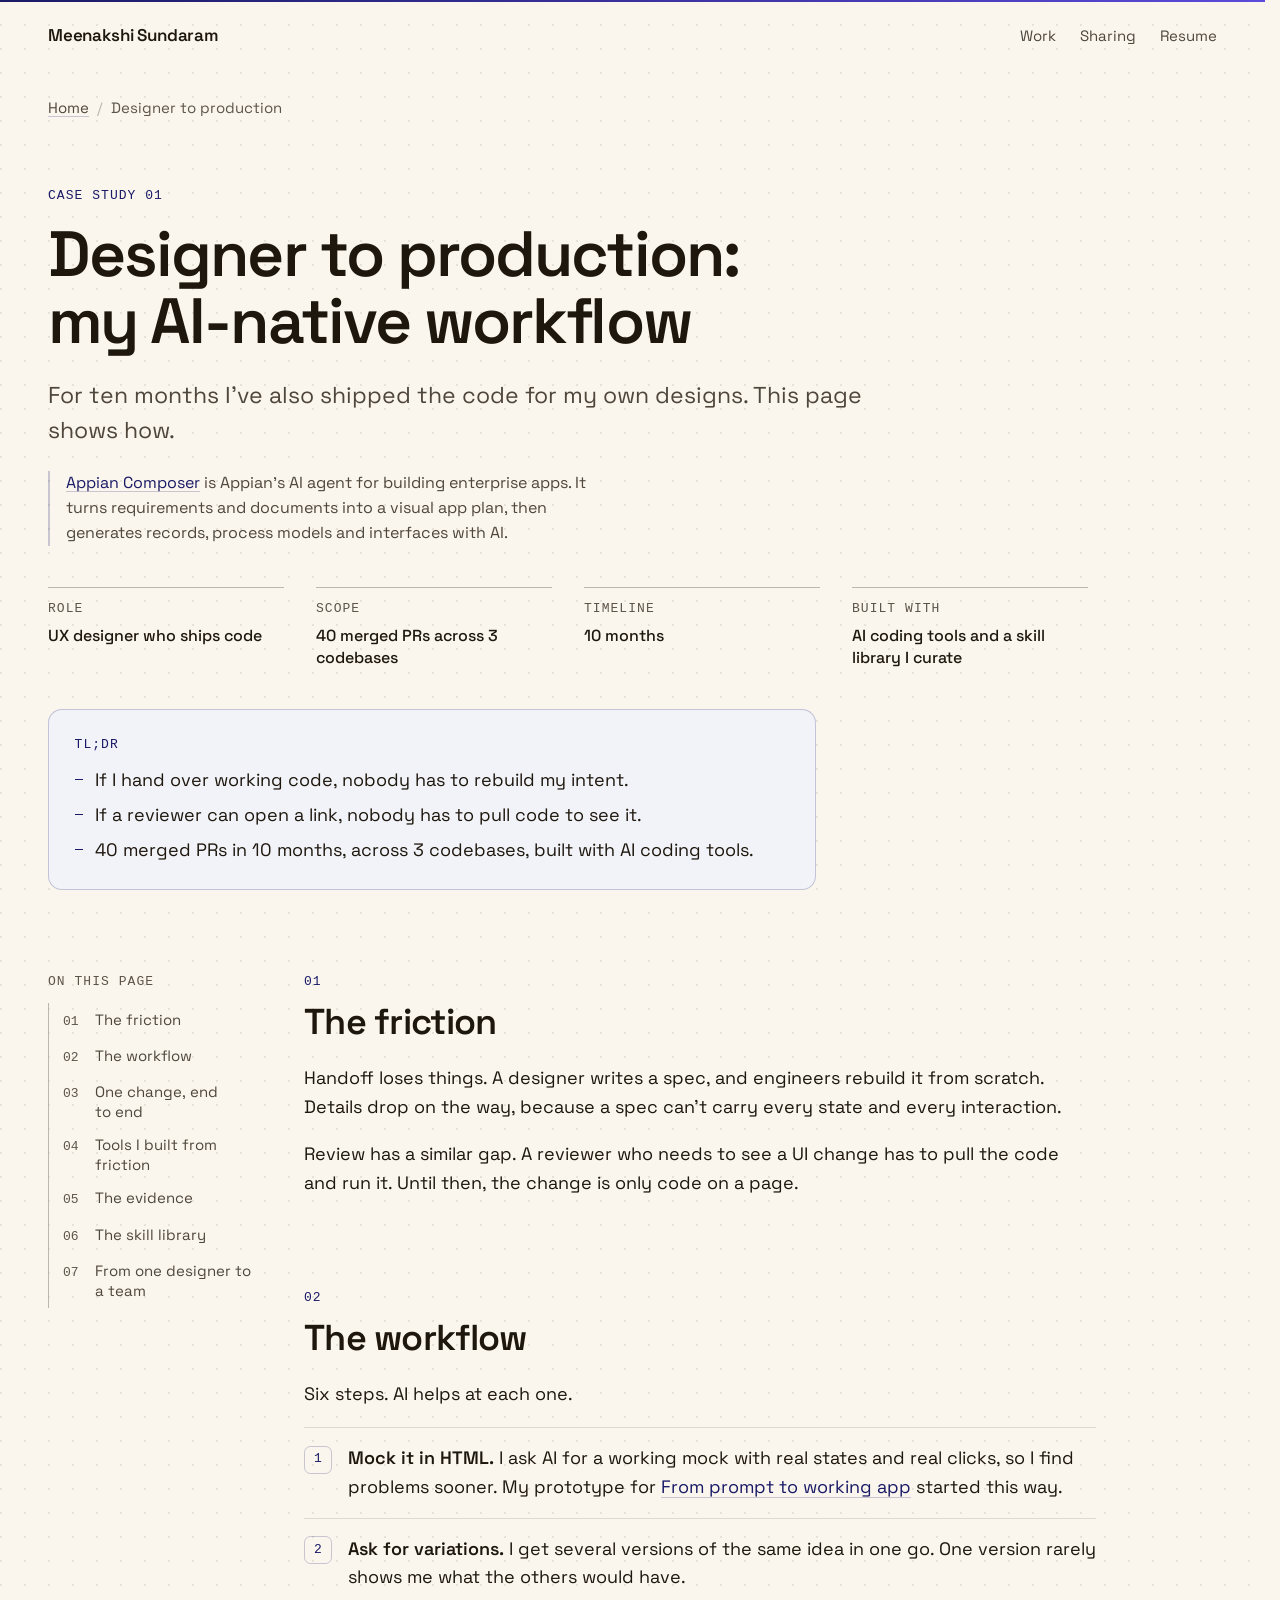
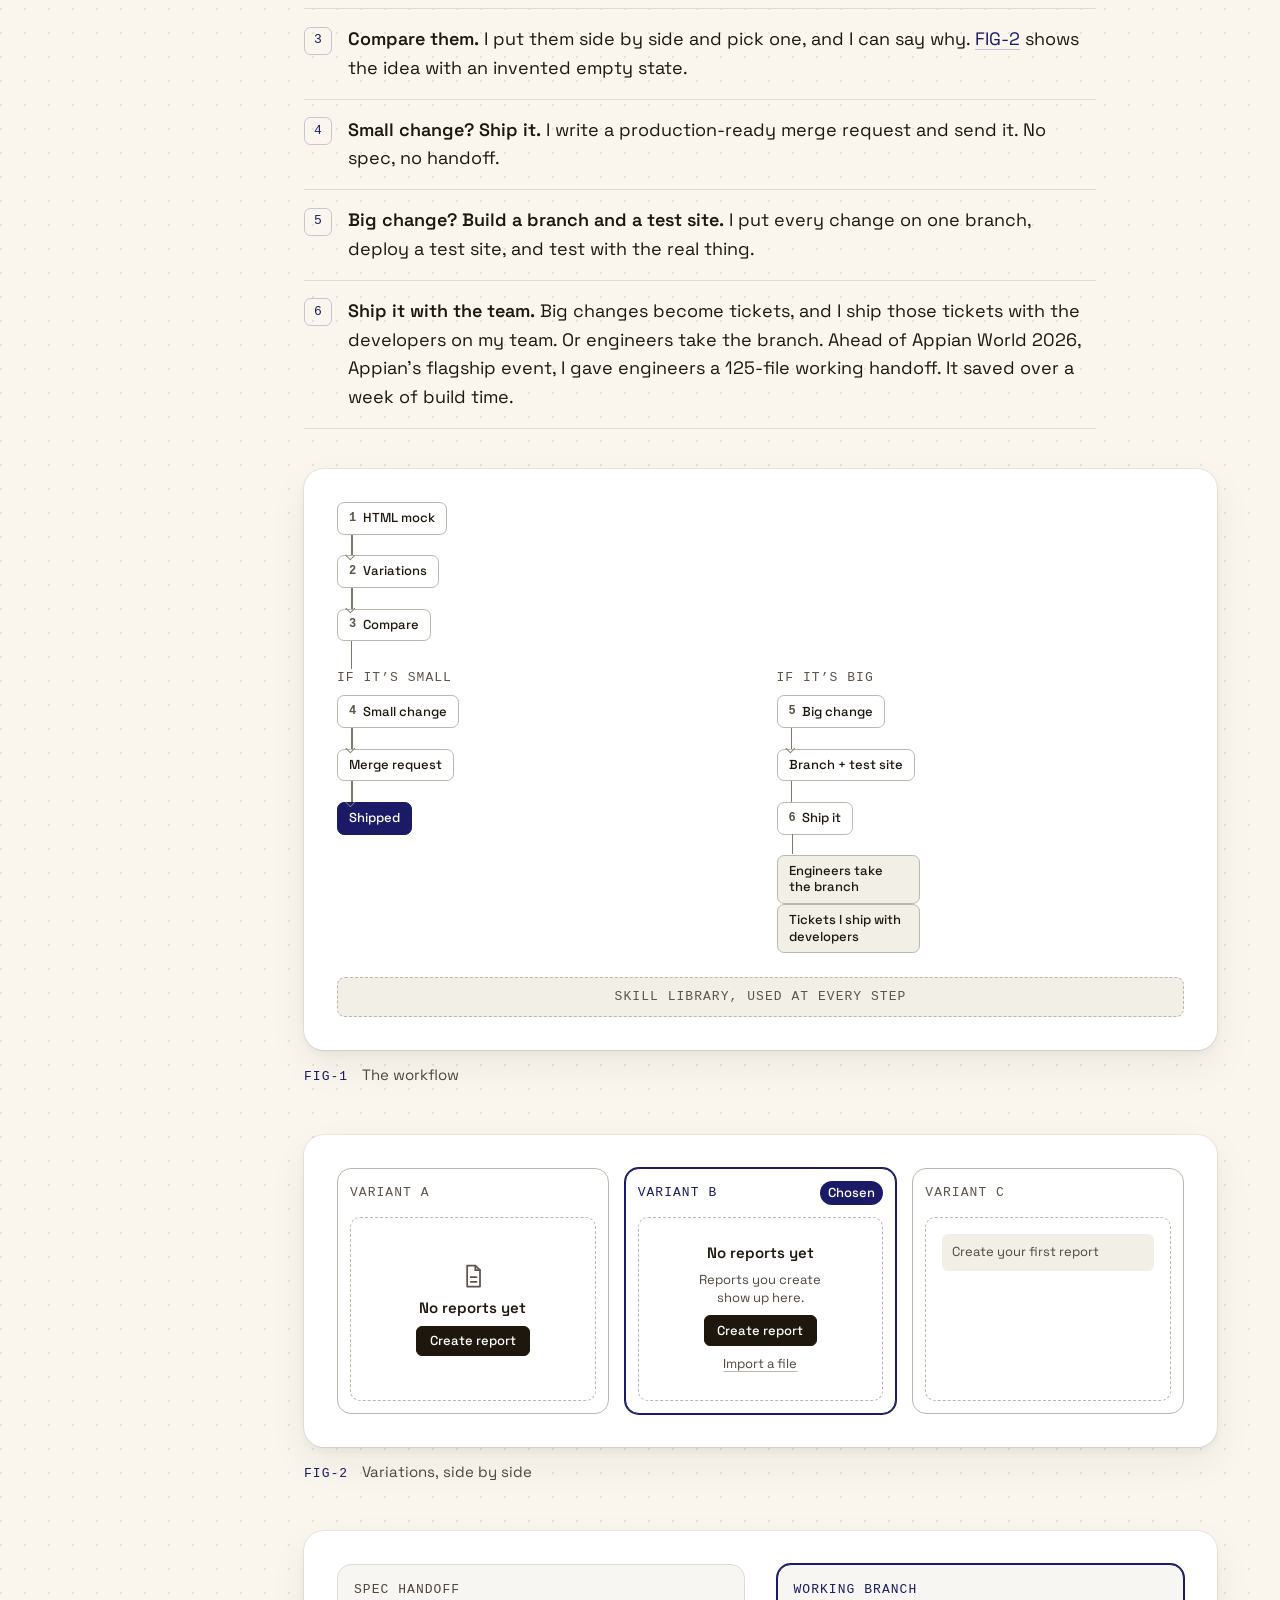
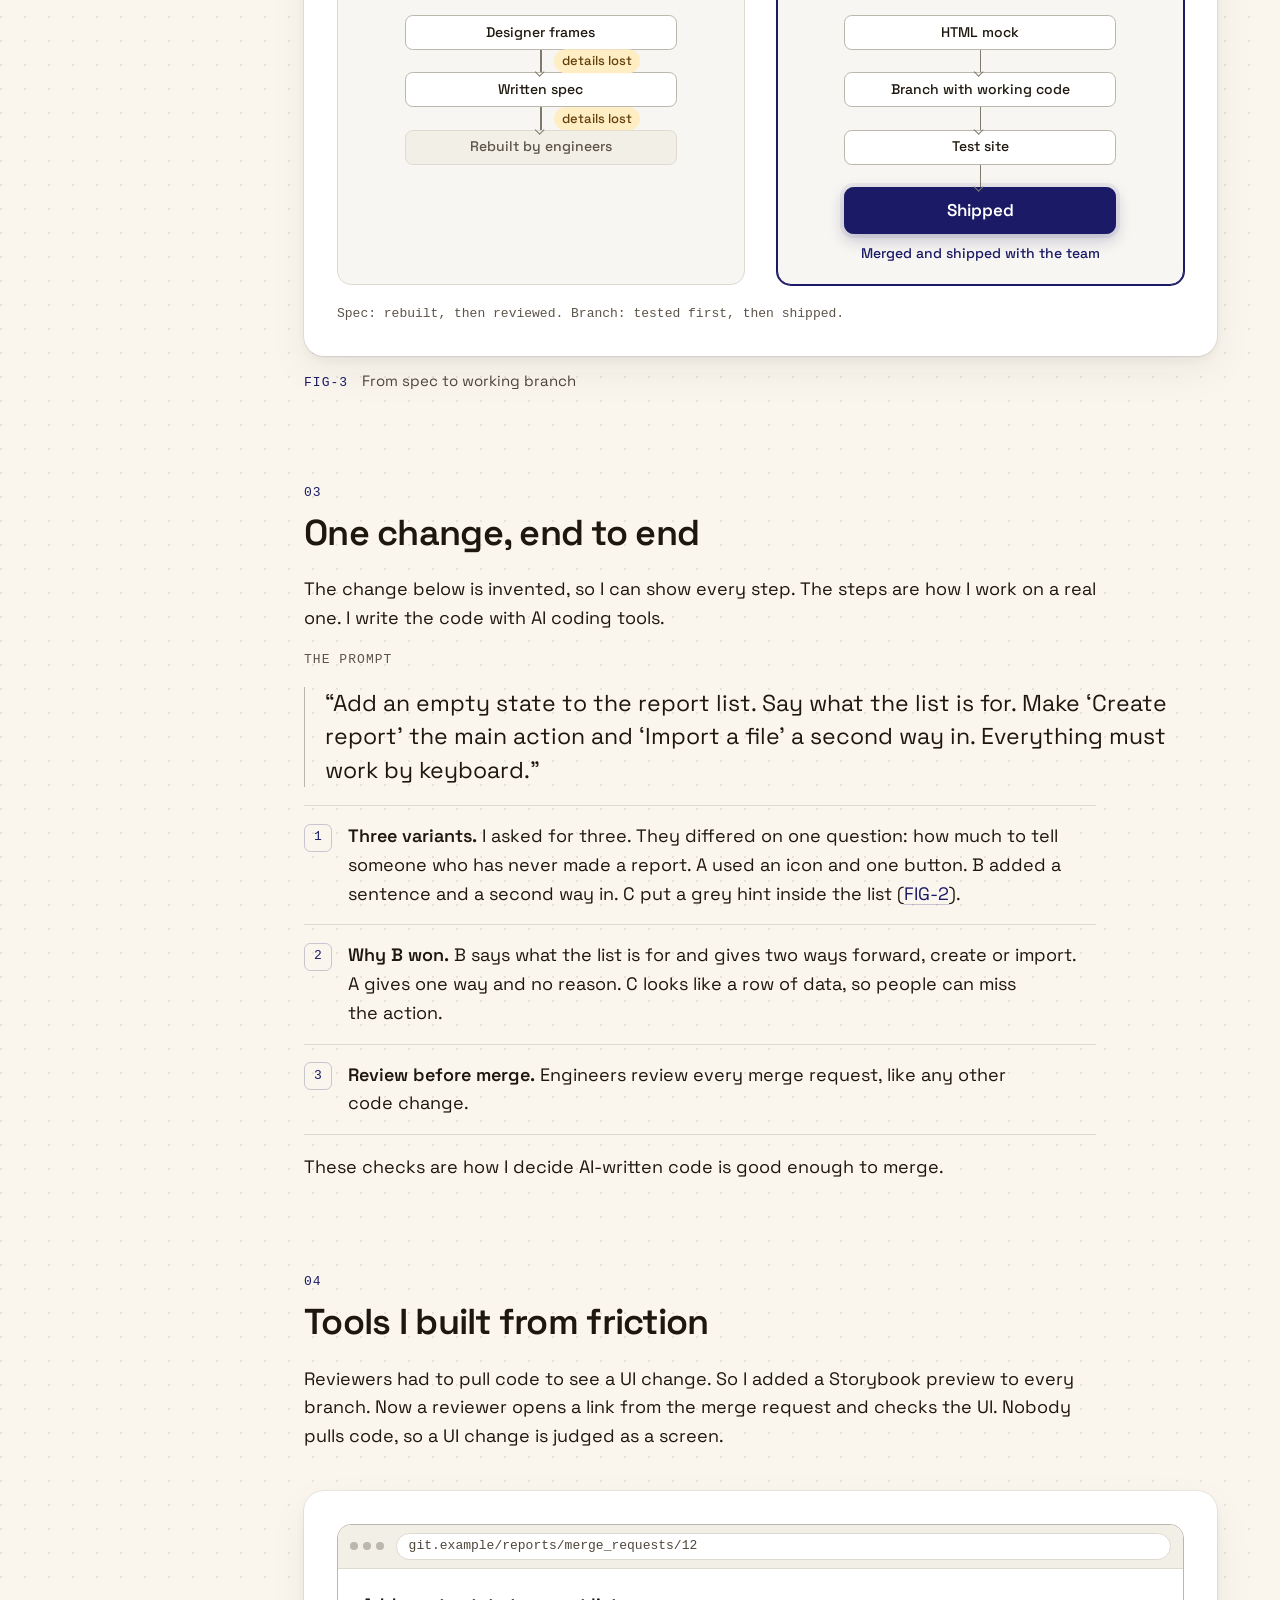
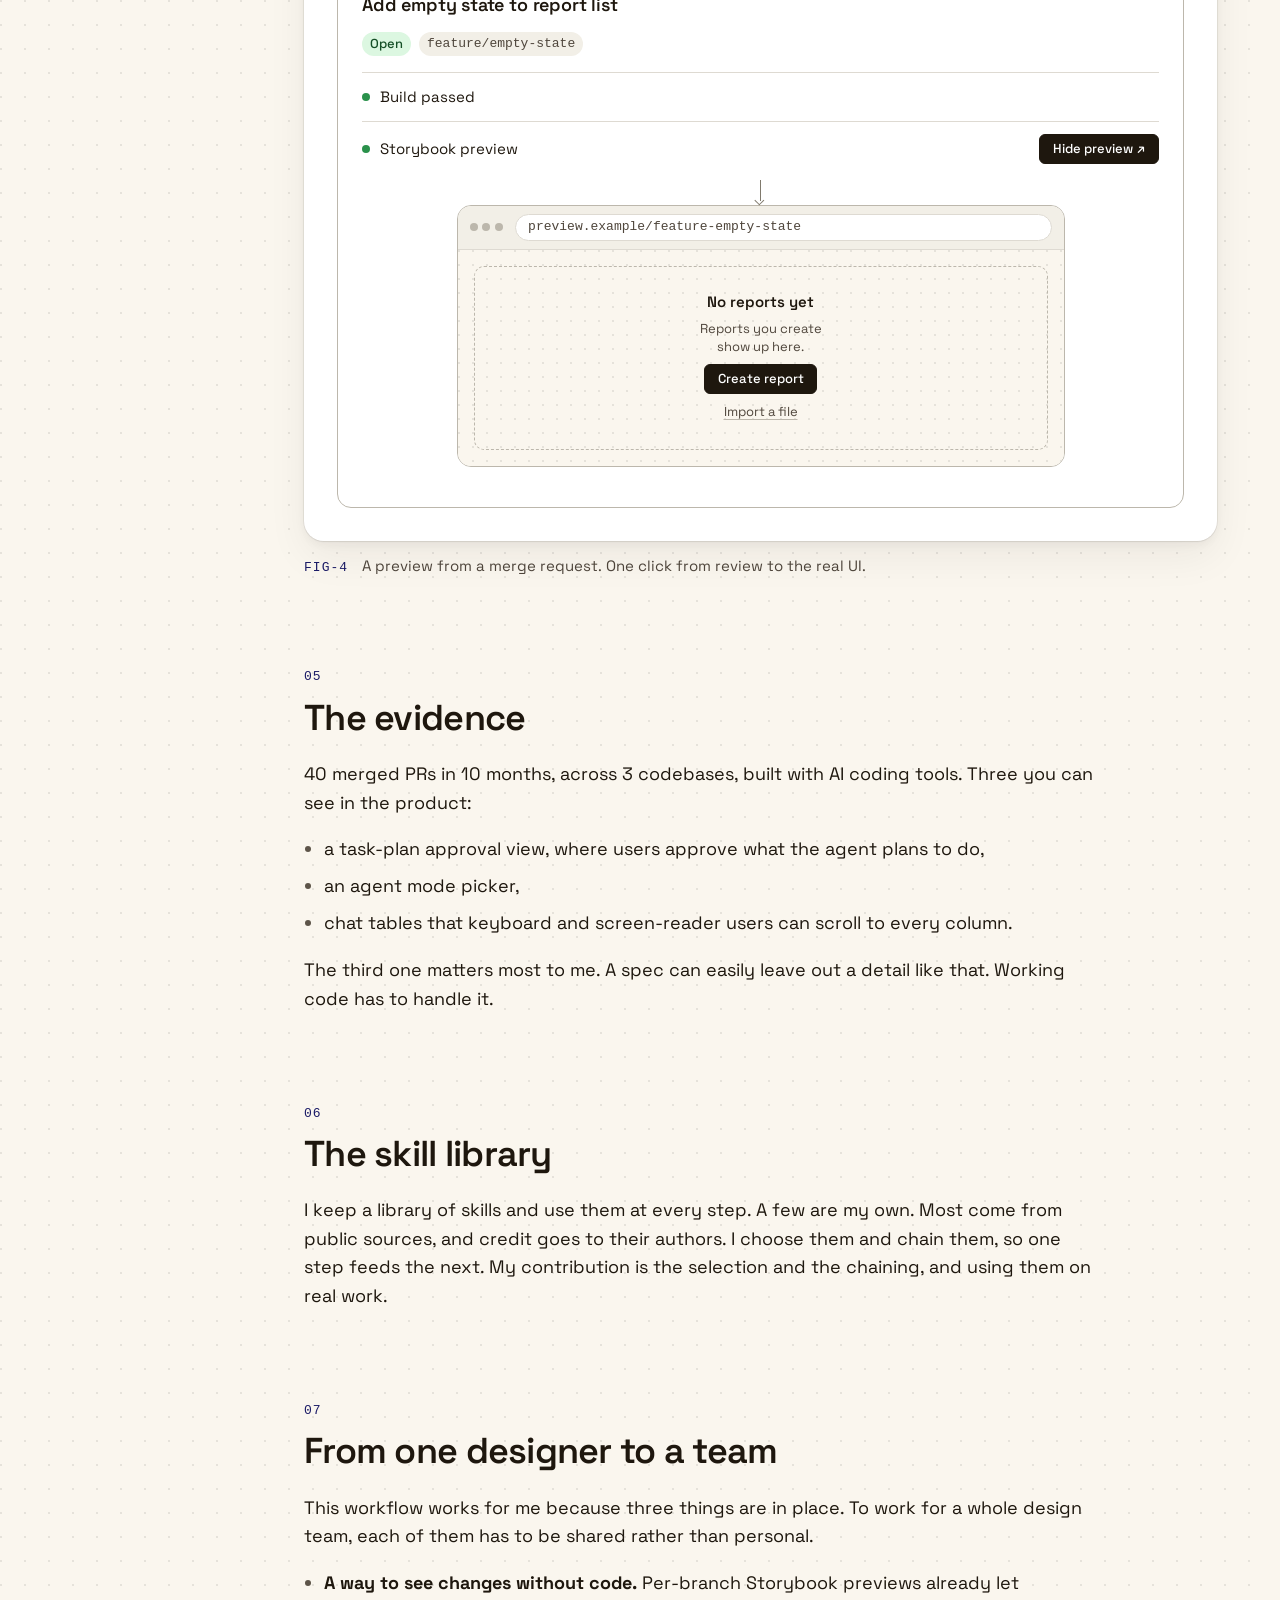
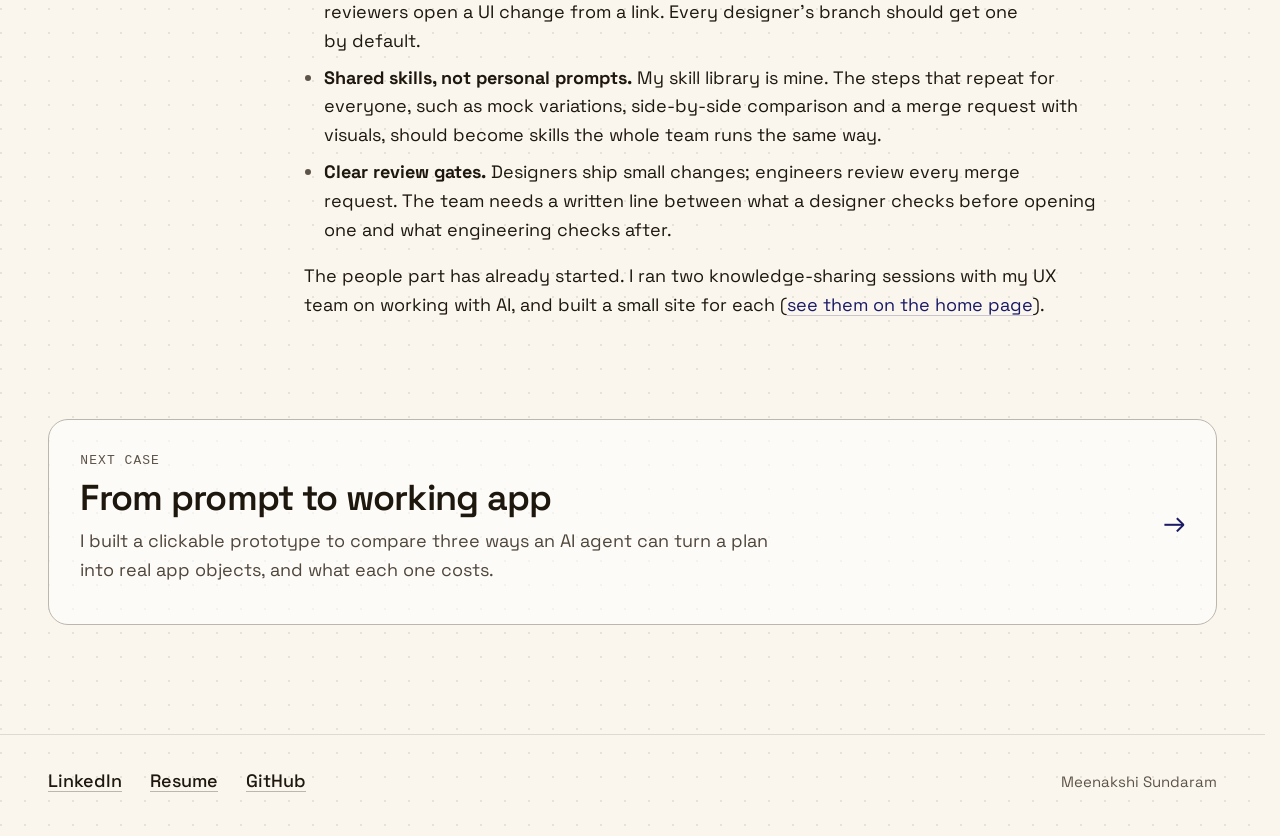
==== commit 39fc2e37: "Reframe section 07 as what it takes to scale the workflow to a team" ====
--- a/ai-native-workflow/index.html
+++ b/ai-native-workflow/index.html
@@ -77,7 +77,7 @@
           <li><a href="#tools"><span>04</span><span>Tools I built from friction</span></a></li>
           <li><a href="#evidence"><span>05</span><span>The evidence</span></a></li>
           <li><a href="#skills"><span>06</span><span>The skill library</span></a></li>
-          <li><a href="#scaling"><span>07</span><span>What I’d do first</span></a></li>
+          <li><a href="#scaling"><span>07</span><span>From one designer to a team</span></a></li>
         </ol>
       </nav>
 
@@ -290,14 +290,14 @@
         </section>
 
         <section id="scaling" aria-labelledby="scaling-title">
-          <h2 id="scaling-title" class="reveal"><span class="sec-num label">07</span>What I’d do first</h2>
-          <p>A plan for my first four weeks on a design team. I haven’t run it across a team yet.</p>
+          <h2 id="scaling-title" class="reveal"><span class="sec-num label">07</span>From one designer to a team</h2>
+          <p>This workflow works for me because three things are in place. To work for a whole design team, each of them has to be shared rather than personal.</p>
           <ul>
-            <li><strong>Week 1.</strong> Survey designers for their worst handoff friction.</li>
-            <li><strong>Weeks 2–3.</strong> Turn the top step into one shared skill. Pair with three designers to ship a real change.</li>
-            <li><strong>Week 4.</strong> Write down the review gates: what a designer checks before a merge request, and what engineering checks after.</li>
+            <li><strong>A way to see changes without code.</strong> Per-branch Storybook previews already let reviewers open a UI change from a link. Every designer’s branch should get one by default.</li>
+            <li><strong>Shared skills, not personal prompts.</strong> My skill library is mine. The steps that repeat for everyone, such as mock variations, side-by-side comparison and a merge request with visuals, should become skills the whole team runs the same way.</li>
+            <li><strong>Clear review gates.</strong> Designers ship small changes; engineers review every merge request. The team needs a written line between what a designer checks before opening one and what engineering checks after.</li>
           </ul>
-          <p>Before that, I ran two knowledge-sharing sessions for my UX team in Jul–Aug 2026, each with its own site (<a href="../#sharing">on the home page</a>).</p>
+          <p>The people part has already started. I ran two knowledge-sharing sessions with my UX team on working with AI, and built a small site for each (<a href="../#sharing">see them on the home page</a>).</p>
         </section>
 
       </div>
